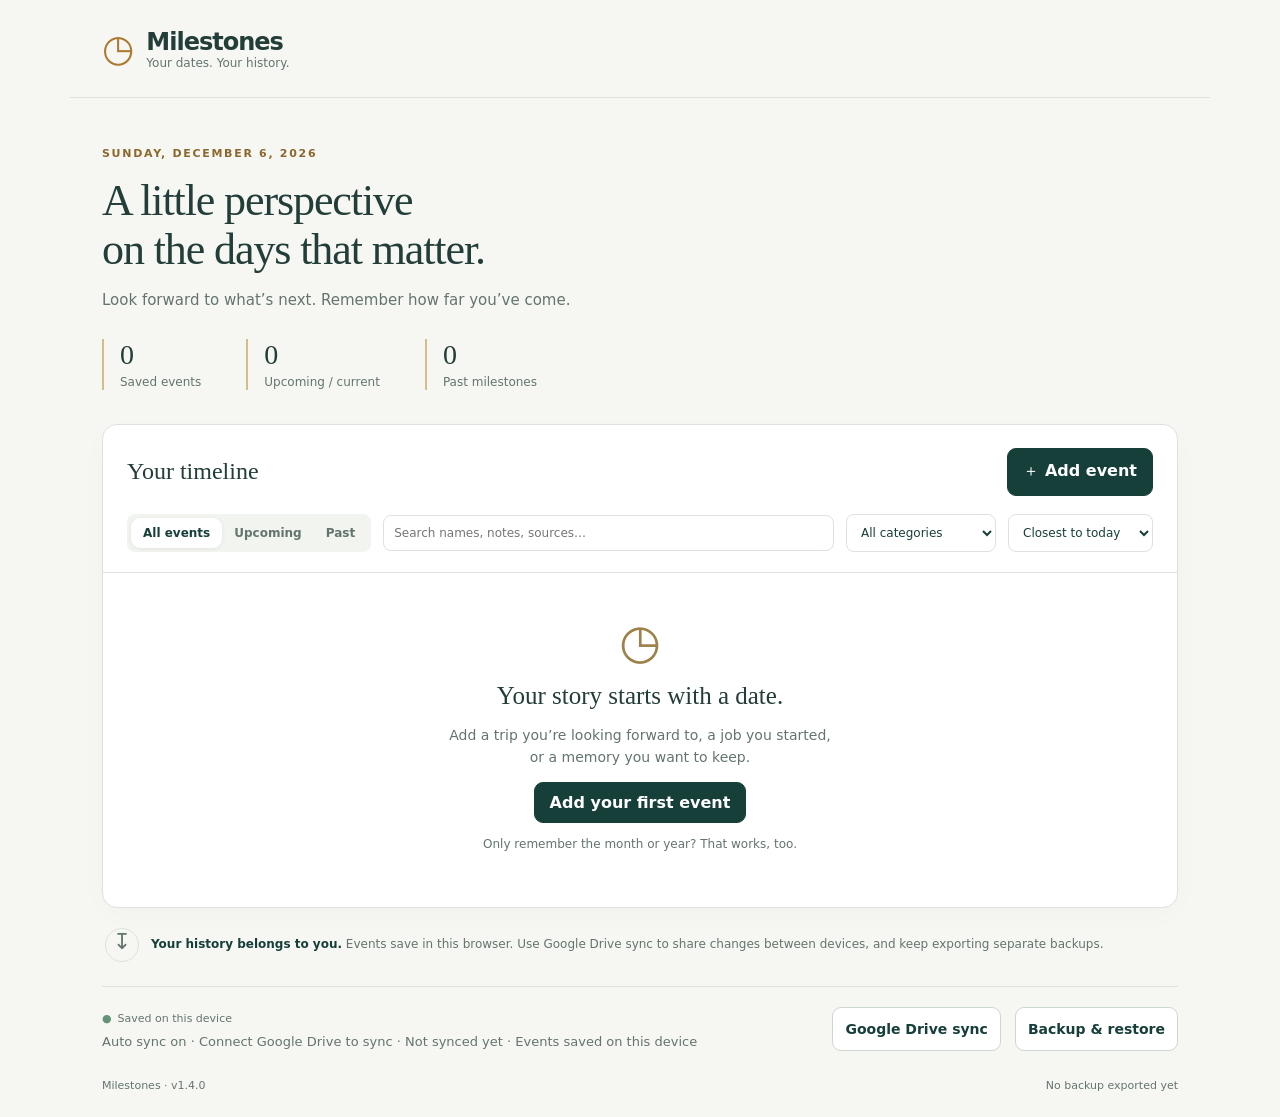
==== index.html @ 1416dae2 "Add automatic sync while connected with conflict pauses and retry scheduling" ====
<!doctype html>
<html lang="en">
<head>
  <meta charset="utf-8"><meta name="viewport" content="width=device-width,initial-scale=1">
  <meta name="theme-color" content="#173f3a"><meta name="description" content="Your dates, your history. Count down to plans and keep track of life's milestones.">
  <title>Milestones</title><link rel="icon" href="icon.svg" type="image/svg+xml"><link rel="manifest" href="manifest.webmanifest"><link rel="stylesheet" href="styles.css">
</head>
<body>
  <header><div class="brand"><span class="brand-icon" aria-hidden="true">◷</span><div><strong>Milestones</strong><span>Your dates. Your history.</span></div></div></header>
  <main>
    <section class="intro"><p class="eyebrow" id="today"></p><h1>A little perspective<br>on the days that matter.</h1><p>Look forward to what’s next. Remember how far you’ve come.</p></section>
    <section class="stats" aria-label="Event totals"><div><span id="count-all">0</span><small>Saved events</small></div><div><span id="count-upcoming">0</span><small>Upcoming / current</small></div><div><span id="count-past">0</span><small>Past milestones</small></div></section>
    <section class="workspace" aria-label="Your events">
      <div class="workspace-top"><h2>Your timeline</h2><button id="add" class="primary">＋ Add event</button></div>
      <div class="controls"><div class="tabs" role="group" aria-label="Filter events"><button class="active" data-filter="all" aria-pressed="true">All events</button><button data-filter="upcoming" aria-pressed="false">Upcoming</button><button data-filter="past" aria-pressed="false">Past</button></div><label class="search"><span class="sr-only">Search events</span><input id="search" type="search" placeholder="Search names, notes, sources…"></label><label class="category-control"><span class="sr-only">Filter by category</span><select id="category-filter"><option value="">All categories</option><option value="uncategorized">Uncategorized</option></select></label><label><span class="sr-only">Sort events</span><select id="sort"><option value="nearest">Closest to today</option><option value="oldest">Oldest date first</option><option value="newest">Newest date first</option><option value="name">Event name</option></select></label></div>
      <div id="event-list"></div>
      <div id="empty"><span class="empty-icon" aria-hidden="true">◷</span><h3>Your story starts with a date.</h3><p>Add a trip you’re looking forward to, a job you started,<br>or a memory you want to keep.</p><button id="first-add" class="primary">Add your first event</button><p class="hint">Only remember the month or year? That works, too.</p></div>
      <p id="no-results" hidden>No matching events. Try a different search or filter.</p>
    </section>
    <aside class="save-note"><span aria-hidden="true">↧</span><p><strong>Your history belongs to you.</strong> Events save in this browser. Use Google Drive sync to share changes between devices, and keep exporting separate backups.</p></aside>
    <section class="data-tools" aria-label="Sync and backup tools"><div class="data-status"><span class="storage-label">Saved on this device</span><p id="sync-overview" role="status" aria-live="polite" aria-atomic="true">Not synced yet · Events saved on this device</p></div><div class="tools"><button id="drive-open">Google Drive sync</button><button id="backup">Backup &amp; restore</button></div></section>
    <footer><span>Milestones · v1.4.0</span><span id="backup-status">No backup exported yet</span></footer>
  </main>
  <dialog id="editor"><form id="event-form"><div class="dialog-head"><div><p class="eyebrow">A DATE WORTH KEEPING</p><h2 id="editor-title">Add an event</h2></div><button type="button" class="close" data-close aria-label="Close">×</button></div>
    <label>Event name<input id="title" required maxlength="120" placeholder="Adopted our dog"></label>
    <div class="two"><label>Icon<select id="icon"><option value="◷">◷ Milestone</option><option value="✈️">✈️ Travel</option><option value="🐾">🐾 Pet</option><option value="🏠">🏠 Home</option><option value="💼">💼 Work</option><option value="🎂">🎂 Birthday</option><option value="❤️">❤️ Family</option><option value="rings">⚭ Wedding / marriage rings</option><option value="🎄">🎄 Christmas</option><option value="🌍">🌍 Globe / travel</option><option value="🧳">🧳 Vacation</option><option value="🎓">🎓 Graduation</option><option value="🏖️">🏖️ Retirement / relaxation</option><option value="🚗">🚗 Vehicle</option><option value="🔧">🔧 Repairs / maintenance</option><option value="🎯">🎯 Goal</option></select></label><label>Category<input id="category" maxlength="50" placeholder="Home, travel, family…" list="categories"></label></div>
    <label>Event type<select id="event-type"><option value="general">General milestone</option><option value="birthday">Birthday</option><option value="wedding">Wedding / marriage</option><option value="anniversary">Other anniversary</option><option value="holiday">Holiday</option></select></label>
    <p class="field-hint">Event type controls wording. Choose annual timing below for a next birthday or anniversary countdown. Icons and categories are independent.</p>
    <label>Event timing<select id="repeat"><option value="none">One-time event / count time since</option><option value="origin">Annual, with an original date (birthday / anniversary)</option><option value="annual">Annual, without a start year (Christmas / holiday)</option></select></label>
    <p class="field-hint" id="repeat-hint">Keep the original date and track time before or since it.</p>
    <div id="original-date-fields"><label>How much of the date do you know?<select id="precision"><option value="day">Exact date</option><option value="month">Month and year</option><option value="year">Year only</option></select></label>
    <div id="date-fields"><label id="day-wrap">Date<input id="date-day" type="date" min="1000-01-01" max="9999-12-31"></label><label id="month-wrap" hidden>Month and year<input id="date-month" type="month" min="1000-01" max="9999-12"></label><label id="year-wrap" hidden>Year<input id="date-year" type="number" min="1000" max="9999" step="1" placeholder="1997"></label></div>
    </div>
    <div class="two" id="annual-fields" hidden><label>Month<select id="annual-month"></select></label><label>Day<input id="annual-day" type="number" min="1" max="31" step="1" placeholder="25"></label></div>
    <p class="field-hint" id="precision-hint">The event counts down before its date and counts up afterward.</p>
    <label>Notes <span class="optional">optional</span><textarea id="notes" rows="3" maxlength="5000" placeholder="What would you like to remember?"></textarea></label>
    <label>Date source <span class="optional">optional</span><input id="source" maxlength="1000" placeholder="Email subject, receipt, link, or a reminder to look it up"></label>
    <label class="check"><input id="pinned" type="checkbox"> Pin this event to the top</label>
    <p class="form-error" id="form-error" role="alert"></p><div class="dialog-actions"><button type="button" data-close>Cancel</button><button type="submit" class="primary">Save event</button></div>
  </form></dialog>
  <dialog id="details"><div class="dialog-head"><p class="eyebrow">EVENT DETAILS</p><button class="close" data-close aria-label="Close">×</button></div><div id="detail-content"></div><div class="dialog-actions"><button id="delete" class="danger">Delete</button><button id="edit" class="primary">Edit event</button></div></dialog>
  <dialog id="backups"><div class="dialog-head"><div><p class="eyebrow">KEEP A COPY</p><h2>Backup &amp; restore</h2></div><button class="close" data-close aria-label="Close">×</button></div><p>A JSON backup includes every event, its date precision, and deletion history. Keep copies somewhere outside this browser.</p><div class="backup-options"><button id="export-json" class="primary">Download JSON backup</button><button id="export-csv">Export CSV for Excel</button><button id="import-json">Import JSON backup</button><input id="import-file" type="file" accept=".json,application/json" hidden><button id="recover-legacy">Check older local events</button><button id="undo">Restore previous local state</button></div><p class="field-hint">Import merges events and saved deletions. If an ID already exists, the newer change wins. Export a backup first if you want to preserve both versions.</p><p class="field-hint">“Check older local events” looks for events retained from before the sync upgrade in this browser. It previews a merge before saving. You can also import your pre-upgrade JSON backup. The previous local state is a single undo point for the last save, deletion, or import. It is not a separate backup.</p><p class="form-error" id="backup-error" role="alert"></p></dialog>
  <dialog id="drive-dialog"><div class="dialog-head"><div><p class="eyebrow">PHONE + COMPUTER</p><h2>Google Drive sync</h2></div><button class="close" data-close aria-label="Close">×</button></div>
    <p>Connect the same Google account on both devices. With automatic sync enabled, saved changes sync while this app is open, online, and connected.</p>
    <label class="check auto-sync-choice"><input id="drive-auto" type="checkbox" checked> Automatically sync while connected</label>
    <p id="drive-account">Not connected</p><p id="drive-status" role="status" aria-live="polite">Not synced yet.</p>
    <div class="backup-options"><button id="drive-connect" class="primary">Connect Google Drive</button><button id="drive-now" disabled>Sync now</button><button id="drive-disconnect" disabled>Disconnect this session</button></div>
    <p class="field-hint">Sync includes additions, edits, and deletions. Automatic sync pauses for a first merge needing review or conflicting edits. Use Sync now to review. Independently created entries stay separate. Keep both devices’ clocks correct.</p>
    <p class="field-hint">Cloud snapshots are separate from Infinity Bottle. Automatic sync checks after edits, when you return to the app, when internet access returns, and about once a minute while visible. It waits while you edit an event or use backups. Connect again after a reload or Google session expiry. Closing the app stops automatic sync; disconnecting keeps your data.</p>
    <p class="field-hint">Sync is not an independent backup. Keep your dated JSON exports.</p>
  </dialog>
  <datalist id="categories"></datalist><div id="toast" role="status" aria-live="polite" hidden></div>
  <script type="module" src="app.js"></script>
</body></html>
---- styles.css ----
:root{font-family:system-ui,-apple-system,"Segoe UI",sans-serif;color:#233d39;background:#f6f7f3;font-synthesis:none;--green:#173f3a;--muted:#64746e;--line:#dce3dc}*{box-sizing:border-box}body{margin:0}button,input,textarea,select{font:inherit}button{cursor:pointer;border:1px solid #ccd8cf;border-radius:9px;background:white;color:var(--green);padding:10px 15px;font-weight:600}button:hover{background:#eef4ee}button:focus-visible,input:focus-visible,select:focus-visible,textarea:focus-visible{outline:3px solid #d19a45;outline-offset:3px}button:disabled{opacity:.45;cursor:default}.primary{background:var(--green);color:white;border-color:var(--green)}.primary:hover{background:#26594f}header{max-width:1140px;margin:auto;padding:27px 32px;display:flex;justify-content:space-between;align-items:center;border-bottom:1px solid var(--line)}.brand{display:flex;align-items:center;gap:12px}.brand strong{display:block;font-size:24px;letter-spacing:-1px}.brand span:not(.brand-icon){display:block;font-size:12px;color:var(--muted)}.brand-icon{font-size:37px;color:#ad7931}main{max-width:1076px;margin:auto;padding:38px 0 25px}.eyebrow{font-size:11px;letter-spacing:1.7px;font-weight:700;color:#8a682d;text-transform:uppercase}.intro h1{font-family:Georgia,serif;font-weight:400;font-size:44px;line-height:1.12;letter-spacing:-1.1px;margin:16px 0}.intro>p:last-child{color:var(--muted);font-size:15px}.stats{display:flex;gap:45px;margin:30px 0 34px}.stats div{border-left:2px solid #d6bd8e;padding-left:16px}.stats span{font-family:Georgia,serif;font-size:28px;display:block}.stats small{font-size:12px;color:var(--muted)}.workspace{background:white;border:1px solid var(--line);border-radius:15px;overflow:hidden;box-shadow:0 8px 30px #193f3305}.workspace-top{padding:23px 24px 18px;display:flex;align-items:center;justify-content:space-between;gap:12px}h2{font-family:Georgia,serif;font-size:24px;font-weight:400;margin:0}.tools{display:flex;gap:14px;align-items:center}.tools button{font-size:12px;padding:8px 12px}.storage-label{font-size:11px;color:var(--muted)}.storage-label:before{content:'●';color:#66927a;margin-right:6px}.controls{display:flex;align-items:center;gap:12px;flex-wrap:wrap;padding:0 24px 20px;border-bottom:1px solid var(--line)}.tabs{display:flex;background:#f1f4ef;padding:4px;border-radius:8px}.tabs button{border:0;background:transparent;font-size:12px;padding:8px 12px;color:var(--muted)}.tabs button.active{background:white;color:var(--green);box-shadow:0 1px 5px #0001}.search{flex:1;min-width:170px}.controls input,.controls select{width:100%;background:#fff;border:1px solid var(--line);border-radius:8px;padding:10px;font-size:12px;color:var(--green)}#empty{text-align:center;padding:40px 20px}.empty-icon{display:block;font-size:48px;color:#9d804a}h3{font-family:Georgia,serif;font-weight:400;font-size:25px;margin:13px 0}#empty p{font-size:14px;color:var(--muted);line-height:1.6}.hint{font-size:12px!important}.event-row{width:100%;text-align:left;border:0;border-radius:0;border-bottom:1px solid #edf0eb;display:flex;align-items:center;gap:16px;padding:19px 24px;font-weight:400}.event-row:last-child{border-bottom:0}.event-icon{font-size:23px;background:#f0f3eb;border-radius:12px;min-width:48px;height:48px;display:grid;place-items:center}.event-text{min-width:0;flex:1}.event-title{display:block;font-weight:650;font-size:15px;overflow-wrap:anywhere}.event-meta{display:block;font-size:12px;color:var(--muted);margin-top:5px;line-height:1.5}.event-time{text-align:right;max-width:43%}.event-time strong{display:block;font-size:15px;font-weight:600}.event-time small{display:block;font-size:11px;color:var(--muted);margin-top:5px}.pin{color:#a47729;font-size:12px}.chevron{color:#89978c}#no-results{padding:25px;text-align:center;color:var(--muted)}.save-note{display:flex;gap:12px;align-items:center;margin:20px 3px;color:var(--muted)}.save-note>span{border:1px solid var(--line);border-radius:50%;font-size:22px;min-width:34px;height:34px;text-align:center}.save-note p{font-size:12px;line-height:1.65;margin:0}.save-note strong{color:var(--green)}footer{display:flex;justify-content:space-between;font-size:11px;color:var(--muted);margin-top:27px}dialog{border:1px solid var(--line);border-radius:17px;padding:26px;width:530px;max-width:calc(100% - 24px);max-height:90dvh;overflow:auto;color:var(--green);box-shadow:0 24px 100px #0003}dialog::backdrop{background:#10282180;backdrop-filter:blur(3px)}.dialog-head{display:flex;align-items:flex-start;justify-content:space-between;margin-bottom:20px}.dialog-head .eyebrow{margin:0 0 7px}.close{font-size:26px;padding:0;width:34px;height:34px;line-height:1;border:0;background:#f0f3ee}form label{display:block;font-size:13px;font-weight:600;margin:15px 0}form input:not([type=checkbox]),textarea,form select{display:block;width:100%;border:1px solid #ccd8cf;border-radius:8px;padding:11px;margin-top:7px;color:var(--green);background:white;min-height:44px}textarea{resize:vertical}.two{display:grid;grid-template-columns:1fr 1fr;gap:14px}.two label{margin-bottom:0}.optional{font-size:11px;color:var(--muted);font-weight:400;margin-left:4px}.check{display:flex;gap:9px;align-items:center}.check input{width:18px;height:18px;accent-color:var(--green)}.field-hint{font-size:12px;color:var(--muted);line-height:1.6}.dialog-actions{display:flex;justify-content:flex-end;gap:10px;margin-top:22px}.danger{color:#a4342e;margin-right:auto}.form-error{font-size:13px;color:#a4342e;white-space:pre-wrap}.backup-options{display:grid;gap:10px;margin:20px 0}#detail-content .large-icon{font-size:40px}#detail-content h2{font-size:31px;overflow-wrap:anywhere;margin:10px 0}#detail-content .big-time{font-family:Georgia,serif;font-size:26px;margin:18px 0;color:#946c2d}.detail-block{border-top:1px solid var(--line);margin-top:18px;padding-top:15px}.detail-block h3{font:600 12px system-ui;text-transform:uppercase;letter-spacing:1px;color:var(--muted);margin:0 0 8px}.detail-block p{white-space:pre-wrap;overflow-wrap:anywhere;font-size:14px;line-height:1.6;margin:0}#toast{position:fixed;bottom:24px;left:50%;transform:translateX(-50%);background:var(--green);color:white;box-shadow:0 5px 25px #0002;padding:13px 20px;border-radius:10px;max-width:92%;font-size:13px;z-index:10}.sr-only{position:absolute;width:1px;height:1px;padding:0;margin:-1px;overflow:hidden;clip:rect(0,0,0,0);white-space:nowrap;border:0}[hidden]{display:none!important}@media(max-width:1130px){main{padding-left:28px;padding-right:28px}}@media(max-width:600px){header{padding:19px 18px}.brand strong{font-size:22px}.brand-icon{font-size:31px}header button{font-size:13px;padding:10px 12px}main{padding:25px 16px}.intro h1{font-size:35px}.intro>p:last-child{font-size:13px;max-width:300px;line-height:1.6}.stats{gap:20px;margin:25px 0}.stats div{padding-left:10px;flex:1}.stats span{font-size:25px}.stats small{font-size:10px}.workspace-top{padding:18px 15px;align-items:flex-start}.workspace-top h2{font-size:22px}.tools{flex-direction:column;gap:7px;align-items:flex-end}.storage-label{font-size:10px}.controls{padding:0 14px 15px;gap:10px}.tabs{width:100%}.tabs button{flex:1;padding:9px 4px}.search{min-width:130px}.controls select{max-width:145px}.event-row{padding:16px 13px;gap:10px}.event-icon{min-width:36px;height:40px;font-size:20px}.event-title{font-size:14px}.event-meta{font-size:11px}.event-time strong{font-size:13px;line-height:1.4}.event-time{max-width:39%}.chevron{display:none}.save-note{align-items:flex-start}.save-note p{font-size:11px}footer{gap:16px;font-size:10px}dialog{padding:20px}.two{gap:10px}#empty{padding:32px 15px}#empty br{display:none}}

/* Phone readability: use the available width and keep countdowns below titles. */
.next-occurrence{color:#426752!important;line-height:1.6}
@media(max-width:600px){
 body{font-size:17px}header{padding:18px 14px;gap:10px}.brand span:not(.brand-icon){font-size:13px}header button{font-size:16px;min-height:48px}
 main{padding:22px 10px}.intro h1{font-size:34px}.intro>p:last-child{font-size:16px;max-width:none}.eyebrow{font-size:12px}
 .stats{gap:10px}.stats small{font-size:13px;line-height:1.4;display:block}.stats span{font-size:29px}
 .workspace-top{flex-wrap:wrap}.tools{width:100%;align-items:flex-start}.tools button{font-size:16px;min-height:46px}.storage-label{font-size:13px}
 .tabs button{font-size:15px;min-height:46px}.controls input,.controls select{font-size:16px;min-height:48px}.search{flex-basis:100%}.controls>label:last-child{width:100%}.controls select{max-width:none}
 .event-row{display:grid;grid-template-columns:42px minmax(0,1fr);gap:8px 12px;padding:20px 14px;align-items:start}.event-icon{width:42px;height:46px;grid-row:1 / 3;font-size:24px}
 .event-title{font-size:19px;line-height:1.4}.event-meta{font-size:15px}.event-time{grid-column:2;text-align:left;max-width:none}.event-time strong{font-size:19px}.event-time small{font-size:14px;line-height:1.5}
 .save-note p,footer{font-size:13px}footer{flex-wrap:wrap}form label{font-size:16px}form input:not([type=checkbox]),form select,textarea{font-size:17px;min-height:48px}
 dialog{padding:20px 16px;max-width:calc(100% - 12px)}.two{grid-template-columns:minmax(0,1fr) minmax(0,1fr)}.field-hint,.optional{font-size:14px}.detail-block p{font-size:17px}.detail-block h3{font-size:14px}.close{width:44px;height:44px}.dialog-actions button{min-height:48px}#empty p{font-size:16px}.hint{font-size:14px!important}
}

#drive-status{padding:14px;background:#f0f4ee;border-radius:9px;line-height:1.6;overflow-wrap:anywhere}#drive-account{font-weight:600;overflow-wrap:anywhere}.tools{flex-wrap:wrap}#drive-dialog>p{line-height:1.6}

/* Event creation stays beside the timeline; data tools follow the event list. */
.workspace-top #add{font-size:16px;min-height:48px;flex-shrink:0}
.data-tools{display:flex;align-items:center;justify-content:space-between;gap:16px;flex-wrap:wrap;margin-top:24px;padding-top:20px;border-top:1px solid var(--line)}
.data-tools .tools button{font-size:14px;min-height:44px}
@media(max-width:600px){
 .workspace-top{align-items:center;gap:14px}.workspace-top #add{width:100%;font-size:17px}
 .data-tools{align-items:stretch;gap:12px}.data-tools .tools{width:100%;align-items:stretch;gap:10px}.data-tools .tools button{width:100%;font-size:16px;min-height:48px}
}

.data-status{flex:1;min-width:220px}#sync-overview{font-size:13px;color:var(--muted);line-height:1.6;margin:6px 0 0;overflow-wrap:anywhere}.category-control{min-width:150px}
@media(max-width:600px){.data-status{min-width:0;width:100%}#sync-overview{font-size:15px}.controls .category-control{width:100%}.controls .category-control select{max-width:none}}

.auto-sync-choice{font-weight:600;line-height:1.5;padding:14px;background:#f0f4ee;border-radius:9px;gap:12px}.auto-sync-choice input{flex-shrink:0;min-width:22px;min-height:22px}
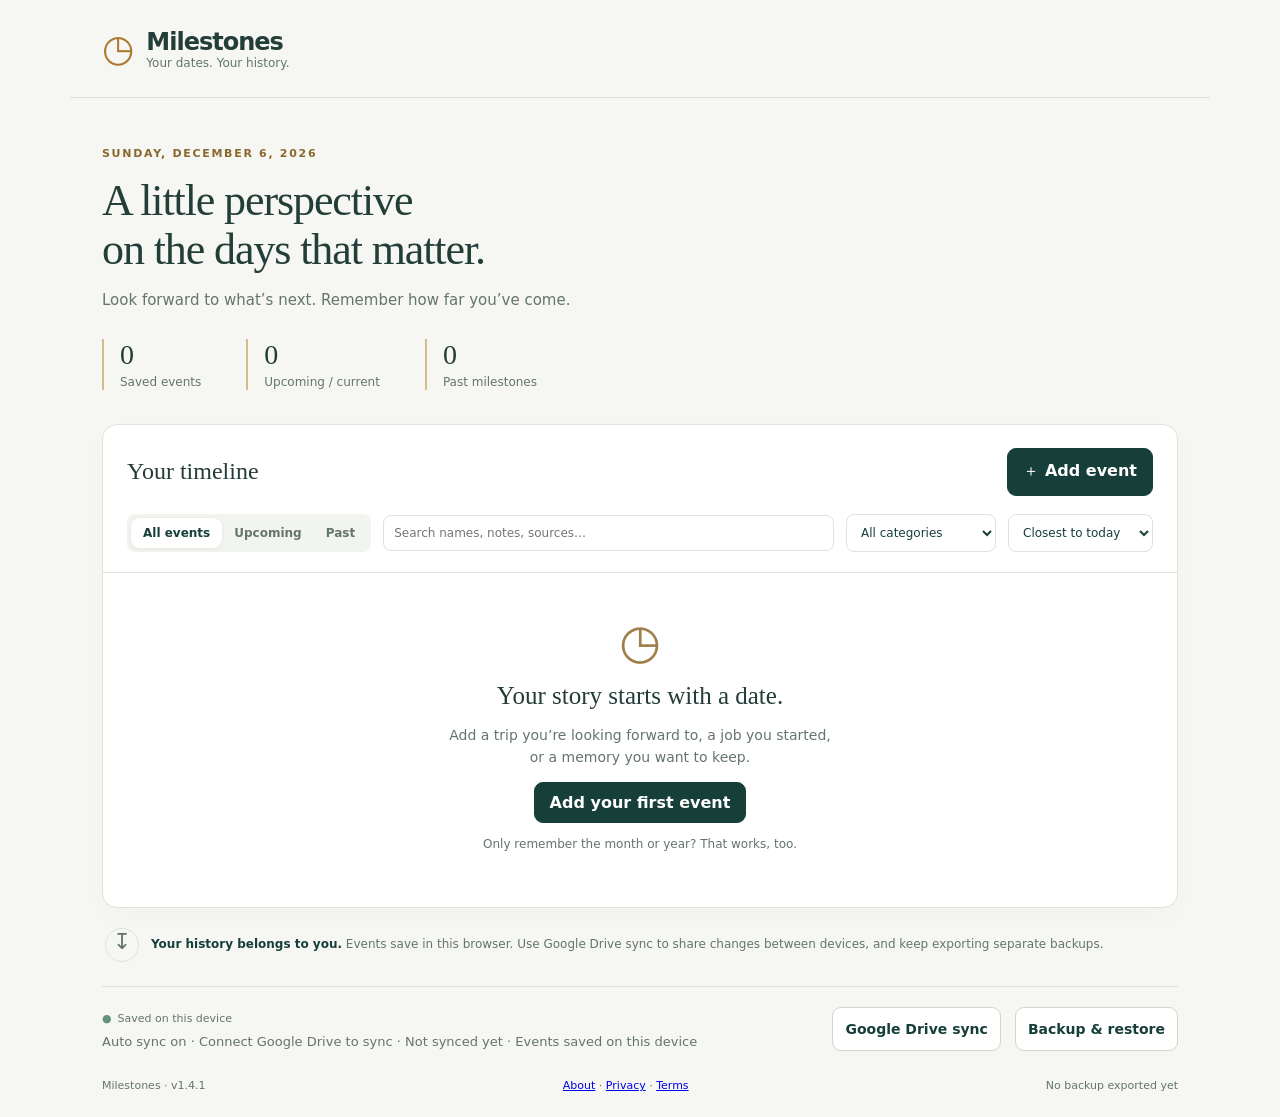
==== commit 2b2c3598: "Prepare shared OAuth production information pages in v1.4.1" ====
--- a/index.html
+++ b/index.html
@@ -19,7 +19,7 @@
     </section>
     <aside class="save-note"><span aria-hidden="true">↧</span><p><strong>Your history belongs to you.</strong> Events save in this browser. Use Google Drive sync to share changes between devices, and keep exporting separate backups.</p></aside>
     <section class="data-tools" aria-label="Sync and backup tools"><div class="data-status"><span class="storage-label">Saved on this device</span><p id="sync-overview" role="status" aria-live="polite" aria-atomic="true">Not synced yet · Events saved on this device</p></div><div class="tools"><button id="drive-open">Google Drive sync</button><button id="backup">Backup &amp; restore</button></div></section>
-    <footer><span>Milestones · v1.4.0</span><span id="backup-status">No backup exported yet</span></footer>
+    <footer><span>Milestones · v1.4.1</span><span><a href="about.html">About</a> · <a href="privacy.html">Privacy</a> · <a href="terms.html">Terms</a></span><span id="backup-status">No backup exported yet</span></footer>
   </main>
   <dialog id="editor"><form id="event-form"><div class="dialog-head"><div><p class="eyebrow">A DATE WORTH KEEPING</p><h2 id="editor-title">Add an event</h2></div><button type="button" class="close" data-close aria-label="Close">×</button></div>
     <label>Event name<input id="title" required maxlength="120" placeholder="Adopted our dog"></label>
@@ -47,7 +47,7 @@
     <div class="backup-options"><button id="drive-connect" class="primary">Connect Google Drive</button><button id="drive-now" disabled>Sync now</button><button id="drive-disconnect" disabled>Disconnect this session</button></div>
     <p class="field-hint">Sync includes additions, edits, and deletions. Automatic sync pauses for a first merge needing review or conflicting edits. Use Sync now to review. Independently created entries stay separate. Keep both devices’ clocks correct.</p>
     <p class="field-hint">Cloud snapshots are separate from Infinity Bottle. Automatic sync checks after edits, when you return to the app, when internet access returns, and about once a minute while visible. It waits while you edit an event or use backups. Connect again after a reload or Google session expiry. Closing the app stops automatic sync; disconnecting keeps your data.</p>
-    <p class="field-hint">Sync is not an independent backup. Keep your dated JSON exports.</p>
+    <p class="field-hint">Sync is not an independent backup. Keep your dated JSON exports. <a href="privacy.html">How Google data is used</a> · <a href="terms.html">Terms</a></p>
   </dialog>
   <datalist id="categories"></datalist><div id="toast" role="status" aria-live="polite" hidden></div>
   <script type="module" src="app.js"></script>
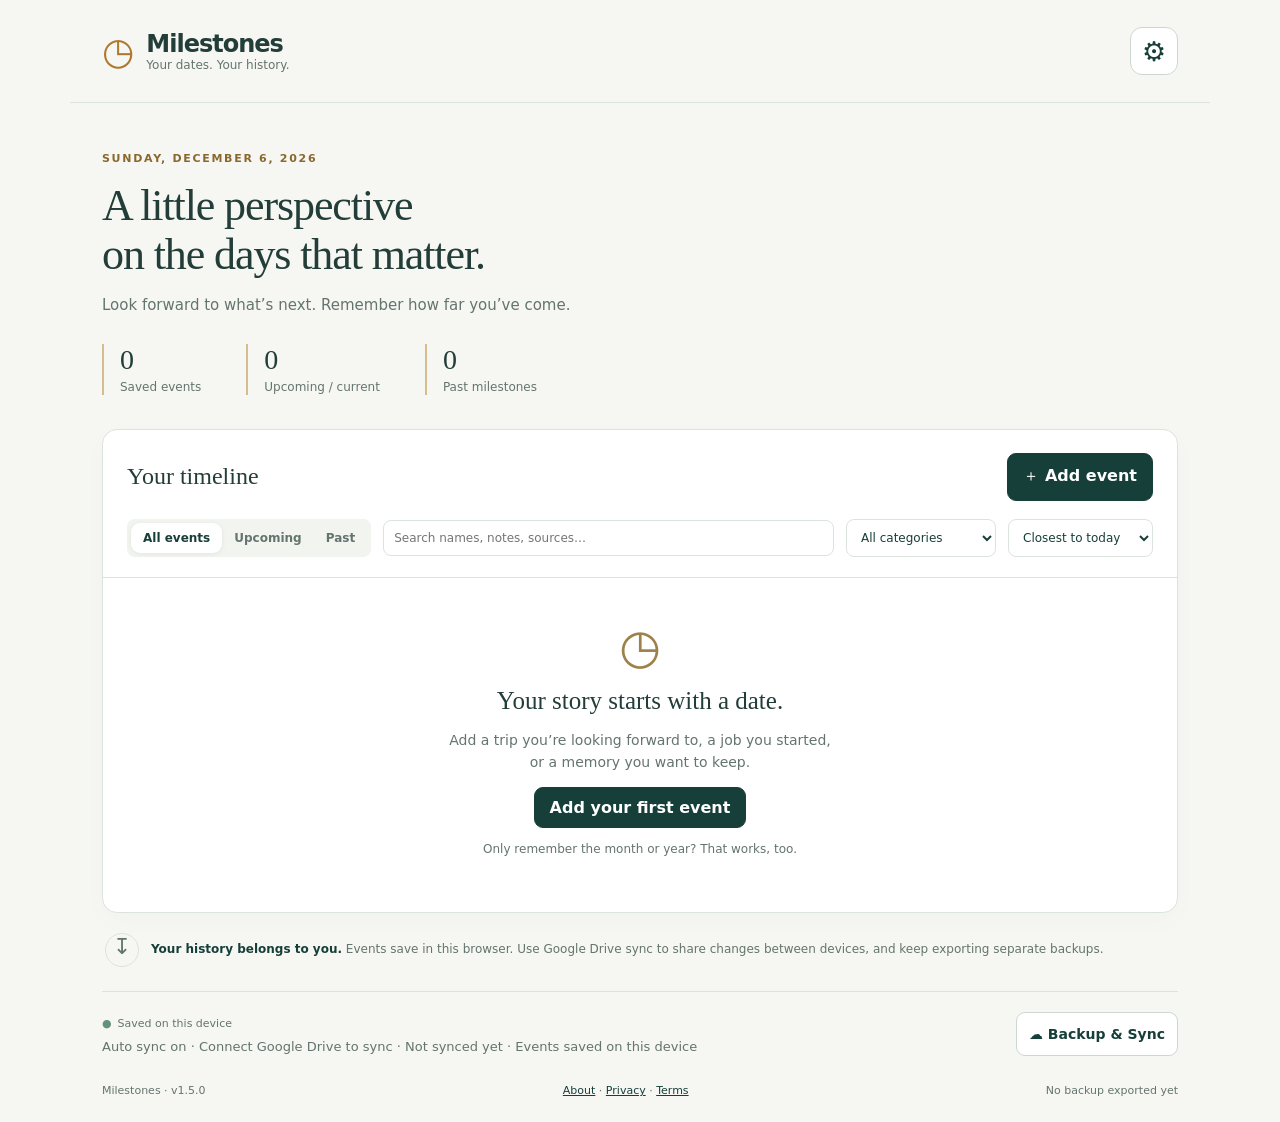
==== commit ce23a48c: "Unify Backup & Sync controls and add readable event deletion confirmation in v1.5.0" ====
--- a/index.html
+++ b/index.html
@@ -6,7 +6,7 @@
   <title>Milestones</title><link rel="icon" href="icon.svg" type="image/svg+xml"><link rel="manifest" href="manifest.webmanifest"><link rel="stylesheet" href="styles.css">
 </head>
 <body>
-  <header><div class="brand"><span class="brand-icon" aria-hidden="true">◷</span><div><strong>Milestones</strong><span>Your dates. Your history.</span></div></div></header>
+  <header><div class="brand"><span class="brand-icon" aria-hidden="true">◷</span><div><strong>Milestones</strong><span>Your dates. Your history.</span></div></div><button id="settings-open" class="icon-button" type="button" aria-label="Open Backup and Sync" title="Backup &amp; Sync">⚙</button></header>
   <main>
     <section class="intro"><p class="eyebrow" id="today"></p><h1>A little perspective<br>on the days that matter.</h1><p>Look forward to what’s next. Remember how far you’ve come.</p></section>
     <section class="stats" aria-label="Event totals"><div><span id="count-all">0</span><small>Saved events</small></div><div><span id="count-upcoming">0</span><small>Upcoming / current</small></div><div><span id="count-past">0</span><small>Past milestones</small></div></section>
@@ -18,8 +18,8 @@
       <p id="no-results" hidden>No matching events. Try a different search or filter.</p>
     </section>
     <aside class="save-note"><span aria-hidden="true">↧</span><p><strong>Your history belongs to you.</strong> Events save in this browser. Use Google Drive sync to share changes between devices, and keep exporting separate backups.</p></aside>
-    <section class="data-tools" aria-label="Sync and backup tools"><div class="data-status"><span class="storage-label">Saved on this device</span><p id="sync-overview" role="status" aria-live="polite" aria-atomic="true">Not synced yet · Events saved on this device</p></div><div class="tools"><button id="drive-open">Google Drive sync</button><button id="backup">Backup &amp; restore</button></div></section>
-    <footer><span>Milestones · v1.4.1</span><span><a href="about.html">About</a> · <a href="privacy.html">Privacy</a> · <a href="terms.html">Terms</a></span><span id="backup-status">No backup exported yet</span></footer>
+    <section class="data-tools" aria-label="Sync and backup tools"><div class="data-status"><span class="storage-label">Saved on this device</span><p id="sync-overview" role="status" aria-live="polite" aria-atomic="true">Not synced yet · Events saved on this device</p></div><div class="tools"><button id="drive-open" type="button">☁ Backup &amp; Sync</button></div></section>
+    <footer><span>Milestones · v1.5.0</span><span><a href="about.html">About</a> · <a href="privacy.html">Privacy</a> · <a href="terms.html">Terms</a></span><span id="backup-status">No backup exported yet</span></footer>
   </main>
   <dialog id="editor"><form id="event-form"><div class="dialog-head"><div><p class="eyebrow">A DATE WORTH KEEPING</p><h2 id="editor-title">Add an event</h2></div><button type="button" class="close" data-close aria-label="Close">×</button></div>
     <label>Event name<input id="title" required maxlength="120" placeholder="Adopted our dog"></label>
@@ -39,15 +39,29 @@
     <p class="form-error" id="form-error" role="alert"></p><div class="dialog-actions"><button type="button" data-close>Cancel</button><button type="submit" class="primary">Save event</button></div>
   </form></dialog>
   <dialog id="details"><div class="dialog-head"><p class="eyebrow">EVENT DETAILS</p><button class="close" data-close aria-label="Close">×</button></div><div id="detail-content"></div><div class="dialog-actions"><button id="delete" class="danger">Delete</button><button id="edit" class="primary">Edit event</button></div></dialog>
-  <dialog id="backups"><div class="dialog-head"><div><p class="eyebrow">KEEP A COPY</p><h2>Backup &amp; restore</h2></div><button class="close" data-close aria-label="Close">×</button></div><p>A JSON backup includes every event, its date precision, and deletion history. Keep copies somewhere outside this browser.</p><div class="backup-options"><button id="export-json" class="primary">Download JSON backup</button><button id="export-csv">Export CSV for Excel</button><button id="import-json">Import JSON backup</button><input id="import-file" type="file" accept=".json,application/json" hidden><button id="recover-legacy">Check older local events</button><button id="undo">Restore previous local state</button></div><p class="field-hint">Import merges events and saved deletions. If an ID already exists, the newer change wins. Export a backup first if you want to preserve both versions.</p><p class="field-hint">“Check older local events” looks for events retained from before the sync upgrade in this browser. It previews a merge before saving. You can also import your pre-upgrade JSON backup. The previous local state is a single undo point for the last save, deletion, or import. It is not a separate backup.</p><p class="form-error" id="backup-error" role="alert"></p></dialog>
-  <dialog id="drive-dialog"><div class="dialog-head"><div><p class="eyebrow">PHONE + COMPUTER</p><h2>Google Drive sync</h2></div><button class="close" data-close aria-label="Close">×</button></div>
-    <p>Connect the same Google account on both devices. With automatic sync enabled, saved changes sync while this app is open, online, and connected.</p>
-    <label class="check auto-sync-choice"><input id="drive-auto" type="checkbox" checked> Automatically sync while connected</label>
-    <p id="drive-account">Not connected</p><p id="drive-status" role="status" aria-live="polite">Not synced yet.</p>
-    <div class="backup-options"><button id="drive-connect" class="primary">Connect Google Drive</button><button id="drive-now" disabled>Sync now</button><button id="drive-disconnect" disabled>Disconnect this session</button></div>
-    <p class="field-hint">Sync includes additions, edits, and deletions. Automatic sync pauses for a first merge needing review or conflicting edits. Use Sync now to review. Independently created entries stay separate. Keep both devices’ clocks correct.</p>
-    <p class="field-hint">Cloud snapshots are separate from Infinity Bottle. Automatic sync checks after edits, when you return to the app, when internet access returns, and about once a minute while visible. It waits while you edit an event or use backups. Connect again after a reload or Google session expiry. Closing the app stops automatic sync; disconnecting keeps your data.</p>
-    <p class="field-hint">Sync is not an independent backup. Keep your dated JSON exports. <a href="privacy.html">How Google data is used</a> · <a href="terms.html">Terms</a></p>
+  <dialog id="drive-dialog" class="backup-dialog" aria-labelledby="backup-title">
+    <div class="dialog-head"><div><p class="eyebrow">KEEP YOUR HISTORY SAFE</p><h2 id="backup-title">Backup &amp; Sync</h2></div><button type="button" class="close" data-close aria-label="Close Backup and Sync">×</button></div>
+    <p class="panel-intro">Your events stay on this device. Use Google Drive to sync with your other devices, and keep an occasional JSON backup.</p>
+    <section class="backup-group" aria-labelledby="drive-title"><h3 id="drive-title">Google Drive</h3>
+      <div class="backup-options"><button id="drive-connect">Connect Google Drive</button><button id="drive-now" class="primary" disabled>Sync now</button><button id="drive-disconnect" disabled>Disconnect this session</button></div>
+      <p id="drive-account">Not connected</p><p id="drive-status" role="status" aria-live="polite">Not synced yet.</p>
+      <label class="check auto-sync-choice"><input id="drive-auto" type="checkbox" checked> Automatically sync while connected</label>
+      <p class="field-hint">Automatic sync runs while the app is open, visible, online, and connected. It waits while this panel is open. Sync now is always available when connected. Reconnect after a reload or Google session expiry.</p>
+      <details class="backup-advanced"><summary>How sync works</summary><p class="field-hint">Checks run after saved edits, when you return to the app or regain internet access, and about once a minute while visible. Additions, edits, and deletions sync. Conflicting edits or an initial merge may need review with Sync now. Independently created events stay separate. Keep both devices’ clocks correct.</p><p class="field-hint">Milestones snapshots are separate from Infinity Bottle. Disconnecting this session keeps your local events and cloud snapshots.</p></details>
+    </section>
+    <section id="backups" class="backup-group" aria-labelledby="local-title"><h3 id="local-title">Local backups</h3>
+      <div class="backup-options"><button id="export-json">Download JSON backup</button><button id="export-csv">Export CSV for Excel</button><button id="import-json">Import JSON backup</button><input id="import-file" type="file" accept=".json,application/json" hidden></div>
+      <p class="field-hint">JSON includes your events, date precision, and deletion history. Keep a copy outside this browser. Import merges newer edits and saved deletions for matching IDs.</p>
+      <details class="backup-advanced"><summary>Advanced recovery</summary><p class="field-hint">Export your current events first. These options change the local event list and can then sync to your other devices.</p><div class="backup-options"><button id="recover-legacy">Check older local events</button><button id="undo">Restore previous local state</button></div><p class="field-hint">Check older local events merges any retained pre-sync copy, preserving newer edits and deletions. Restore previous local state restores the single undo point from the last change. It is replaced by the next change and is not an independent backup.</p></details>
+      <p class="form-error" id="backup-error" role="alert"></p>
+    </section>
+    <p class="field-hint"><a href="privacy.html">How Google data is used</a> · <a href="terms.html">Terms</a></p><p class="panel-version">Milestones · v1.5.0</p>
+  </dialog>
+  <dialog id="delete-confirm" class="confirm-dialog" aria-labelledby="delete-title" aria-describedby="delete-explanation">
+    <p class="eyebrow">CONFIRM ACTION</p><h2 id="delete-title">Delete this event?</h2><p id="delete-explanation">Review the event before deleting it.</p>
+    <div class="confirm-record"><strong id="delete-name"></strong><span id="delete-date"></span><span id="delete-category"></span></div>
+    <p class="field-hint">This deletion can sync to your other devices. You can restore the previous local state until your next change.</p>
+    <div class="confirm-actions"><button id="cancel-delete" type="button" autofocus>Cancel</button><button id="confirm-delete" class="danger-button" type="button">Delete event</button></div>
   </dialog>
   <datalist id="categories"></datalist><div id="toast" role="status" aria-live="polite" hidden></div>
   <script type="module" src="app.js"></script>
--- a/styles.css
+++ b/styles.css
@@ -29,3 +29,11 @@
 @media(max-width:600px){.data-status{min-width:0;width:100%}#sync-overview{font-size:15px}.controls .category-control{width:100%}.controls .category-control select{max-width:none}}
 
 .auto-sync-choice{font-weight:600;line-height:1.5;padding:14px;background:#f0f4ee;border-radius:9px;gap:12px}.auto-sync-choice input{flex-shrink:0;min-width:22px;min-height:22px}
+
+
+/* Shared Backup & Sync pattern, with Milestones' green and warm accents. */
+.icon-button{display:grid;place-items:center;width:48px;height:48px;min-width:48px;padding:0;font-size:27px;border-radius:12px;background:#fff}
+.backup-dialog{width:560px;background:#fff;color:#233d39}.backup-dialog .dialog-head{gap:16px}.backup-dialog h2{font-family:system-ui,sans-serif;font-size:25px;font-weight:700;line-height:1.25}.backup-dialog .close{flex-shrink:0;width:44px;height:44px;border:1px solid var(--line)}
+.panel-intro{font-size:15px;line-height:1.65;color:#566960}.backup-group{border-top:1px solid var(--line);margin-top:24px;padding-top:20px}.backup-group h3{font:700 17px system-ui,sans-serif;margin:0 0 16px}.backup-options{margin:16px 0}.backup-options button{min-height:46px;text-align:center}.backup-advanced{margin:16px 0;padding:14px 16px;border:1px solid var(--line);border-radius:10px;background:#f6f8f3}.backup-advanced summary{cursor:pointer;font-size:14px;font-weight:650;line-height:1.6}.backup-advanced summary:focus-visible{outline:3px solid #d19a45;outline-offset:4px}.backup-advanced .field-hint:last-child{margin-bottom:0}.panel-version{text-align:center;font-size:12px;color:var(--muted);margin:24px 0 0}
+.confirm-dialog{width:480px;background:#fff;color:#243b38}.confirm-dialog h2{font:700 25px/1.3 system-ui,sans-serif;color:var(--green)}.confirm-dialog>p{line-height:1.6}.confirm-record{display:grid;gap:8px;padding:18px;border:1px solid #d4dfd5;border-left:4px solid #ad7931;border-radius:10px;background:#f5f7f1;overflow-wrap:anywhere}.confirm-record strong{font-size:18px}.confirm-record span{font-size:14px;color:#50635c}.confirm-actions{display:flex;justify-content:flex-end;gap:12px;flex-wrap:wrap;margin-top:24px}.confirm-actions button{min-height:46px}.danger-button{background:#b52e29;color:#fff;border-color:#b52e29}.danger-button:hover{background:#94231f}.data-tools .tools{width:auto}footer{flex-wrap:wrap;gap:12px}footer a{color:var(--green)}
+@media(max-width:600px){.data-tools .tools{width:100%}.backup-dialog h2,.confirm-dialog h2{font-size:24px}.panel-intro{font-size:16px}.backup-group h3{font-size:18px}.backup-options button{font-size:16px;min-height:48px}.backup-advanced summary{font-size:16px}.confirm-record span{font-size:16px}.confirm-actions{display:grid;grid-template-columns:1fr 1fr}.confirm-actions button{padding:12px 10px}.panel-version{font-size:13px}}
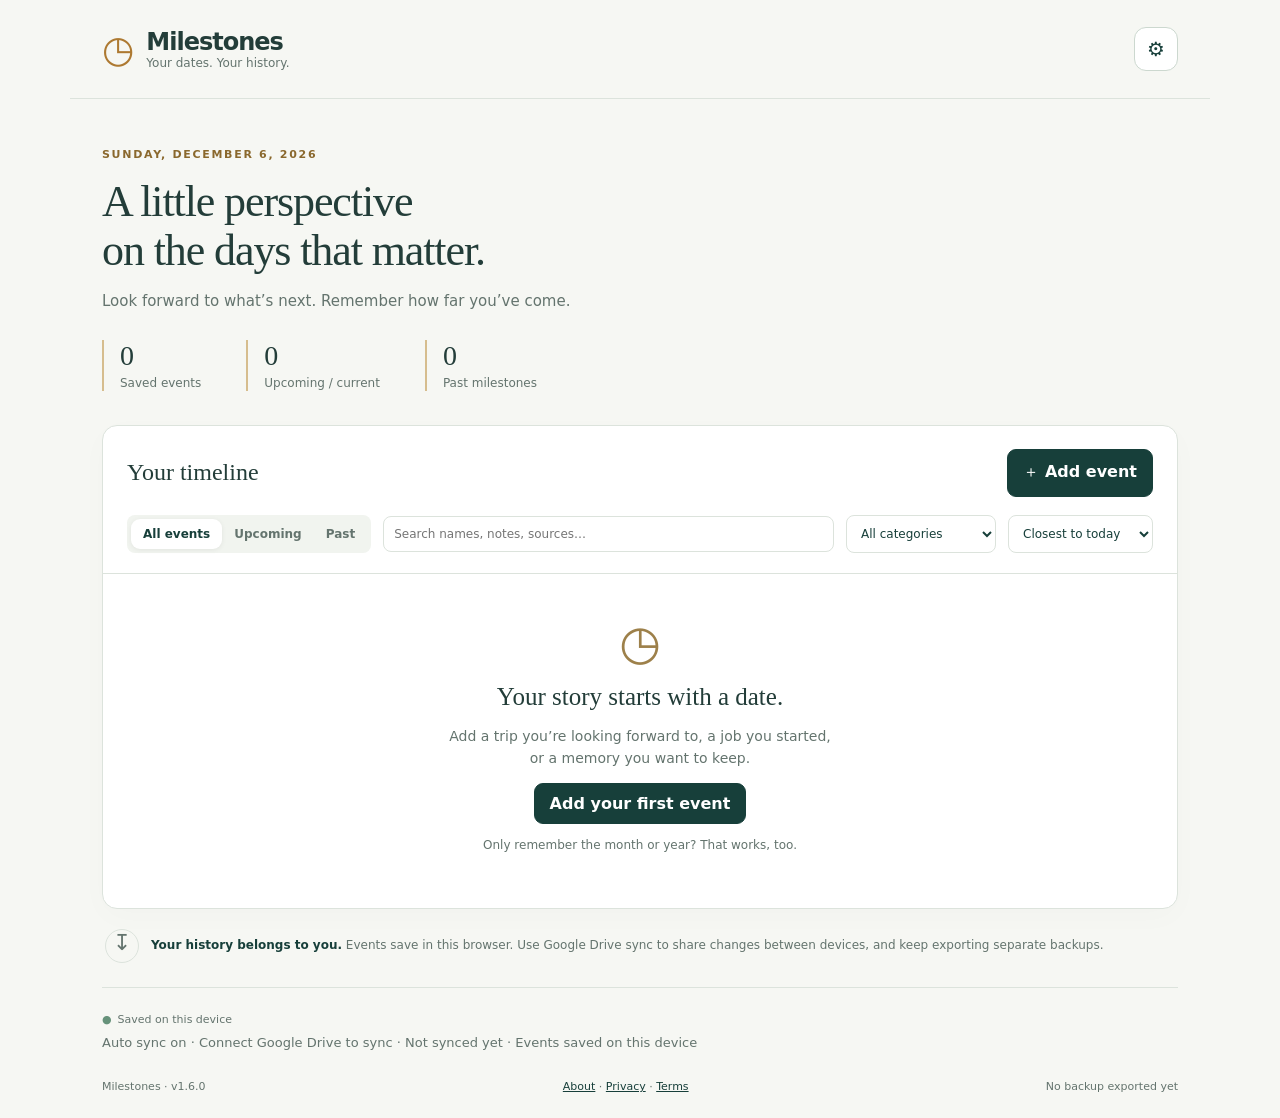
==== commit 3789b481: "Bring Milestones Settings and confirmations into PWA Survival Builder compliance (v1.6.0)" ====
--- a/index.html
+++ b/index.html
@@ -6,7 +6,7 @@
   <title>Milestones</title><link rel="icon" href="icon.svg" type="image/svg+xml"><link rel="manifest" href="manifest.webmanifest"><link rel="stylesheet" href="styles.css">
 </head>
 <body>
-  <header><div class="brand"><span class="brand-icon" aria-hidden="true">◷</span><div><strong>Milestones</strong><span>Your dates. Your history.</span></div></div><button id="settings-open" class="icon-button" type="button" aria-label="Open Backup and Sync" title="Backup &amp; Sync">⚙</button></header>
+  <header><div class="brand"><span class="brand-icon" aria-hidden="true">◷</span><div><strong>Milestones</strong><span>Your dates. Your history.</span></div></div><button id="settings-open" class="icon-button" type="button" aria-label="Settings" title="Settings">⚙️</button></header>
   <main>
     <section class="intro"><p class="eyebrow" id="today"></p><h1>A little perspective<br>on the days that matter.</h1><p>Look forward to what’s next. Remember how far you’ve come.</p></section>
     <section class="stats" aria-label="Event totals"><div><span id="count-all">0</span><small>Saved events</small></div><div><span id="count-upcoming">0</span><small>Upcoming / current</small></div><div><span id="count-past">0</span><small>Past milestones</small></div></section>
@@ -18,8 +18,8 @@
       <p id="no-results" hidden>No matching events. Try a different search or filter.</p>
     </section>
     <aside class="save-note"><span aria-hidden="true">↧</span><p><strong>Your history belongs to you.</strong> Events save in this browser. Use Google Drive sync to share changes between devices, and keep exporting separate backups.</p></aside>
-    <section class="data-tools" aria-label="Sync and backup tools"><div class="data-status"><span class="storage-label">Saved on this device</span><p id="sync-overview" role="status" aria-live="polite" aria-atomic="true">Not synced yet · Events saved on this device</p></div><div class="tools"><button id="drive-open" type="button">☁ Backup &amp; Sync</button></div></section>
-    <footer><span>Milestones · v1.5.0</span><span><a href="about.html">About</a> · <a href="privacy.html">Privacy</a> · <a href="terms.html">Terms</a></span><span id="backup-status">No backup exported yet</span></footer>
+    <section class="data-tools" aria-label="Storage and sync status"><div class="data-status"><span class="storage-label">Saved on this device</span><p id="sync-overview" role="status" aria-live="polite" aria-atomic="true">Not synced yet · Events saved on this device</p></div></section>
+    <footer><span>Milestones · v1.6.0</span><span><a href="about.html">About</a> · <a href="privacy.html">Privacy</a> · <a href="terms.html">Terms</a></span><span id="backup-status">No backup exported yet</span></footer>
   </main>
   <dialog id="editor"><form id="event-form"><div class="dialog-head"><div><p class="eyebrow">A DATE WORTH KEEPING</p><h2 id="editor-title">Add an event</h2></div><button type="button" class="close" data-close aria-label="Close">×</button></div>
     <label>Event name<input id="title" required maxlength="120" placeholder="Adopted our dog"></label>
@@ -40,13 +40,13 @@
   </form></dialog>
   <dialog id="details"><div class="dialog-head"><p class="eyebrow">EVENT DETAILS</p><button class="close" data-close aria-label="Close">×</button></div><div id="detail-content"></div><div class="dialog-actions"><button id="delete" class="danger">Delete</button><button id="edit" class="primary">Edit event</button></div></dialog>
   <dialog id="drive-dialog" class="backup-dialog" aria-labelledby="backup-title">
-    <div class="dialog-head"><div><p class="eyebrow">KEEP YOUR HISTORY SAFE</p><h2 id="backup-title">Backup &amp; Sync</h2></div><button type="button" class="close" data-close aria-label="Close Backup and Sync">×</button></div>
+    <div class="dialog-head"><div><p class="eyebrow">KEEP YOUR HISTORY SAFE</p><h2 id="backup-title">Settings</h2></div><button type="button" class="close" data-close aria-label="Close Settings">×</button></div>
     <p class="panel-intro">Your events stay on this device. Use Google Drive to sync with your other devices, and keep an occasional JSON backup.</p>
     <section class="backup-group" aria-labelledby="drive-title"><h3 id="drive-title">Google Drive</h3>
       <div class="backup-options"><button id="drive-connect">Connect Google Drive</button><button id="drive-now" class="primary" disabled>Sync now</button><button id="drive-disconnect" disabled>Disconnect this session</button></div>
       <p id="drive-account">Not connected</p><p id="drive-status" role="status" aria-live="polite">Not synced yet.</p>
       <label class="check auto-sync-choice"><input id="drive-auto" type="checkbox" checked> Automatically sync while connected</label>
-      <p class="field-hint">Automatic sync runs while the app is open, visible, online, and connected. It waits while this panel is open. Sync now is always available when connected. Reconnect after a reload or Google session expiry.</p>
+      <p class="field-hint">Automatic sync runs while the app is open, visible, online, and connected. It waits while Settings is open. Sync now is always available when connected. Reconnect after a reload or Google session expiry.</p>
       <details class="backup-advanced"><summary>How sync works</summary><p class="field-hint">Checks run after saved edits, when you return to the app or regain internet access, and about once a minute while visible. Additions, edits, and deletions sync. Conflicting edits or an initial merge may need review with Sync now. Independently created events stay separate. Keep both devices’ clocks correct.</p><p class="field-hint">Milestones snapshots are separate from Infinity Bottle. Disconnecting this session keeps your local events and cloud snapshots.</p></details>
     </section>
     <section id="backups" class="backup-group" aria-labelledby="local-title"><h3 id="local-title">Local backups</h3>
@@ -55,7 +55,7 @@
       <details class="backup-advanced"><summary>Advanced recovery</summary><p class="field-hint">Export your current events first. These options change the local event list and can then sync to your other devices.</p><div class="backup-options"><button id="recover-legacy">Check older local events</button><button id="undo">Restore previous local state</button></div><p class="field-hint">Check older local events merges any retained pre-sync copy, preserving newer edits and deletions. Restore previous local state restores the single undo point from the last change. It is replaced by the next change and is not an independent backup.</p></details>
       <p class="form-error" id="backup-error" role="alert"></p>
     </section>
-    <p class="field-hint"><a href="privacy.html">How Google data is used</a> · <a href="terms.html">Terms</a></p><p class="panel-version">Milestones · v1.5.0</p>
+    <p class="field-hint"><a href="privacy.html">How Google data is used</a> · <a href="terms.html">Terms</a></p><p class="panel-version">Milestones · v1.6.0</p>
   </dialog>
   <dialog id="delete-confirm" class="confirm-dialog" aria-labelledby="delete-title" aria-describedby="delete-explanation">
     <p class="eyebrow">CONFIRM ACTION</p><h2 id="delete-title">Delete this event?</h2><p id="delete-explanation">Review the event before deleting it.</p>
@@ -63,6 +63,11 @@
     <p class="field-hint">This deletion can sync to your other devices. You can restore the previous local state until your next change.</p>
     <div class="confirm-actions"><button id="cancel-delete" type="button" autofocus>Cancel</button><button id="confirm-delete" class="danger-button" type="button">Delete event</button></div>
   </dialog>
+  <dialog id="action-confirm" class="confirm-dialog" aria-labelledby="action-confirm-title" aria-describedby="action-confirm-message">
+    <p class="eyebrow">REVIEW CHANGES</p><h2 id="action-confirm-title" data-confirm-title>Review changes</h2>
+    <p id="action-confirm-message" class="confirmation-message" data-confirm-message></p>
+    <div class="confirm-actions"><button type="button" data-confirm-cancel autofocus>Cancel</button><button type="button" class="primary" data-confirm-accept>Continue</button></div>
+  </dialog>
   <datalist id="categories"></datalist><div id="toast" role="status" aria-live="polite" hidden></div>
   <script type="module" src="app.js"></script>
 </body></html>
--- a/styles.css
+++ b/styles.css
@@ -37,3 +37,8 @@
 .panel-intro{font-size:15px;line-height:1.65;color:#566960}.backup-group{border-top:1px solid var(--line);margin-top:24px;padding-top:20px}.backup-group h3{font:700 17px system-ui,sans-serif;margin:0 0 16px}.backup-options{margin:16px 0}.backup-options button{min-height:46px;text-align:center}.backup-advanced{margin:16px 0;padding:14px 16px;border:1px solid var(--line);border-radius:10px;background:#f6f8f3}.backup-advanced summary{cursor:pointer;font-size:14px;font-weight:650;line-height:1.6}.backup-advanced summary:focus-visible{outline:3px solid #d19a45;outline-offset:4px}.backup-advanced .field-hint:last-child{margin-bottom:0}.panel-version{text-align:center;font-size:12px;color:var(--muted);margin:24px 0 0}
 .confirm-dialog{width:480px;background:#fff;color:#243b38}.confirm-dialog h2{font:700 25px/1.3 system-ui,sans-serif;color:var(--green)}.confirm-dialog>p{line-height:1.6}.confirm-record{display:grid;gap:8px;padding:18px;border:1px solid #d4dfd5;border-left:4px solid #ad7931;border-radius:10px;background:#f5f7f1;overflow-wrap:anywhere}.confirm-record strong{font-size:18px}.confirm-record span{font-size:14px;color:#50635c}.confirm-actions{display:flex;justify-content:flex-end;gap:12px;flex-wrap:wrap;margin-top:24px}.confirm-actions button{min-height:46px}.danger-button{background:#b52e29;color:#fff;border-color:#b52e29}.danger-button:hover{background:#94231f}.data-tools .tools{width:auto}footer{flex-wrap:wrap;gap:12px}footer a{color:var(--green)}
 @media(max-width:600px){.data-tools .tools{width:100%}.backup-dialog h2,.confirm-dialog h2{font-size:24px}.panel-intro{font-size:16px}.backup-group h3{font-size:18px}.backup-options button{font-size:16px;min-height:48px}.backup-advanced summary{font-size:16px}.confirm-record span{font-size:16px}.confirm-actions{display:grid;grid-template-columns:1fr 1fr}.confirm-actions button{padding:12px 10px}.panel-version{font-size:13px}}
+
+/* Shared gear-only Settings control: same glyph, name and minimum target as Decision Wheel. */
+header .icon-button{width:44px;height:44px;min-width:44px;min-height:44px;padding:9px 12px;font-size:1.25rem;line-height:1;flex-shrink:0}
+.confirmation-message{white-space:pre-wrap;overflow-wrap:anywhere;font-size:16px;line-height:1.65}
+#action-confirm .confirm-actions{align-items:stretch}#action-confirm button{overflow-wrap:anywhere}
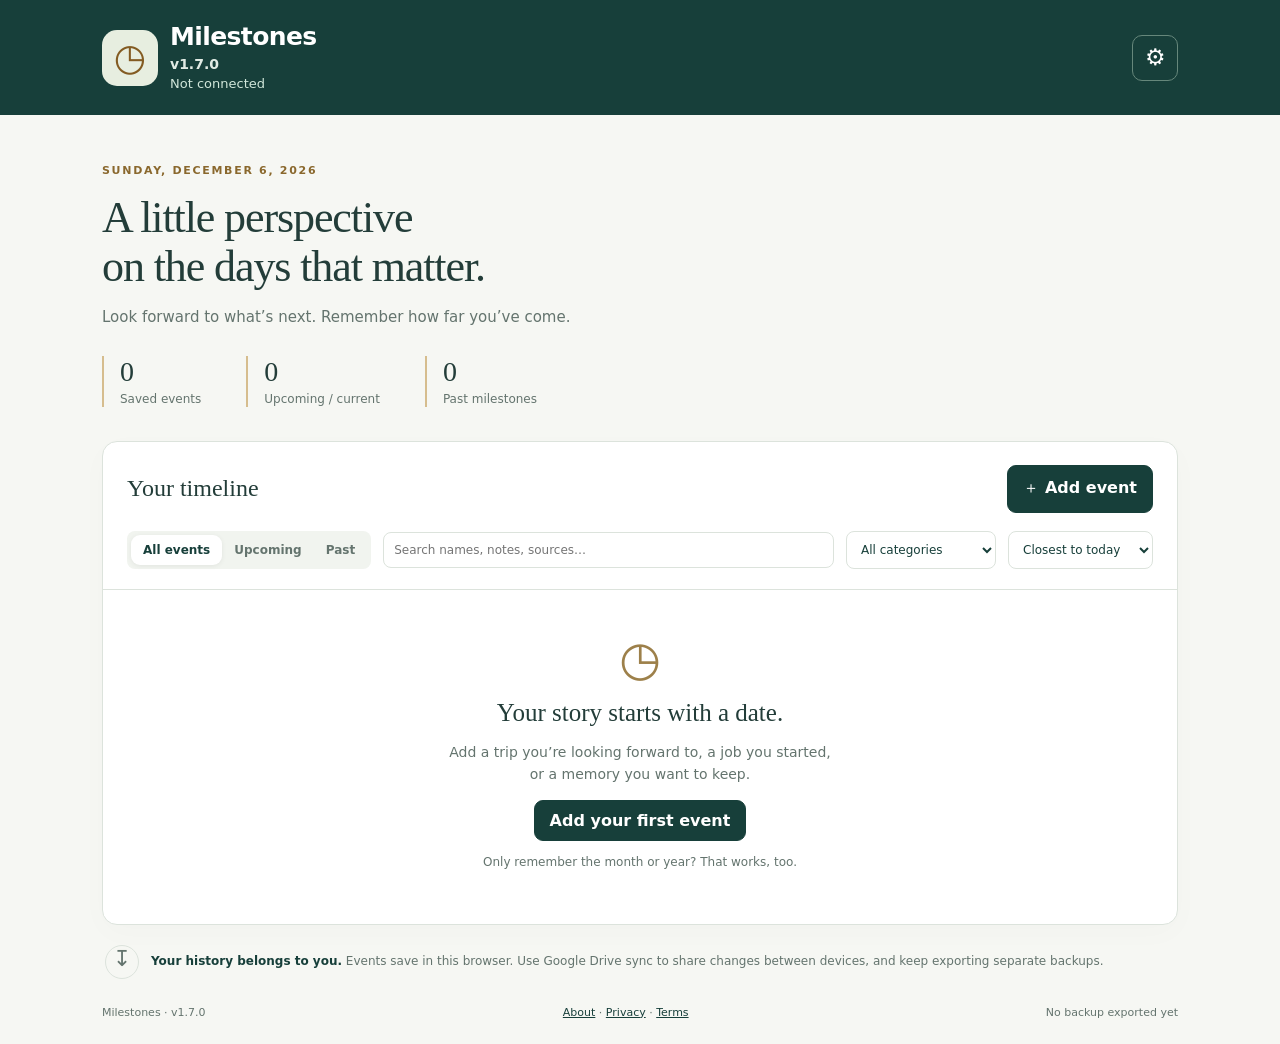
==== commit 1f44ce73: "Add PTO-style Settings submenus, header sync status and verified Drive recovery in v1.7.0" ====
--- a/index.html
+++ b/index.html
@@ -3,10 +3,10 @@
 <head>
   <meta charset="utf-8"><meta name="viewport" content="width=device-width,initial-scale=1">
   <meta name="theme-color" content="#173f3a"><meta name="description" content="Your dates, your history. Count down to plans and keep track of life's milestones.">
-  <title>Milestones</title><link rel="icon" href="icon.svg" type="image/svg+xml"><link rel="manifest" href="manifest.webmanifest"><link rel="stylesheet" href="styles.css">
+  <title>Milestones · v1.7.0</title><link rel="icon" href="icon.svg" type="image/svg+xml"><link rel="manifest" href="manifest.webmanifest"><link rel="stylesheet" href="styles.css">
 </head>
 <body>
-  <header><div class="brand"><span class="brand-icon" aria-hidden="true">◷</span><div><strong>Milestones</strong><span>Your dates. Your history.</span></div></div><button id="settings-open" class="icon-button" type="button" aria-label="Settings" title="Settings">⚙️</button></header>
+  <header><div class="brand"><span class="brand-icon" aria-hidden="true">◷</span><div class="brand-text"><strong>Milestones</strong><span class="header-version">v1.7.0</span><span id="header-sync" class="header-sync" role="status" aria-live="polite" aria-atomic="true">Not connected</span></div></div><button id="settings-open" class="icon-button" type="button" aria-label="Settings" title="Settings">⚙️</button></header>
   <main>
     <section class="intro"><p class="eyebrow" id="today"></p><h1>A little perspective<br>on the days that matter.</h1><p>Look forward to what’s next. Remember how far you’ve come.</p></section>
     <section class="stats" aria-label="Event totals"><div><span id="count-all">0</span><small>Saved events</small></div><div><span id="count-upcoming">0</span><small>Upcoming / current</small></div><div><span id="count-past">0</span><small>Past milestones</small></div></section>
@@ -18,8 +18,7 @@
       <p id="no-results" hidden>No matching events. Try a different search or filter.</p>
     </section>
     <aside class="save-note"><span aria-hidden="true">↧</span><p><strong>Your history belongs to you.</strong> Events save in this browser. Use Google Drive sync to share changes between devices, and keep exporting separate backups.</p></aside>
-    <section class="data-tools" aria-label="Storage and sync status"><div class="data-status"><span class="storage-label">Saved on this device</span><p id="sync-overview" role="status" aria-live="polite" aria-atomic="true">Not synced yet · Events saved on this device</p></div></section>
-    <footer><span>Milestones · v1.6.0</span><span><a href="about.html">About</a> · <a href="privacy.html">Privacy</a> · <a href="terms.html">Terms</a></span><span id="backup-status">No backup exported yet</span></footer>
+    <footer><span>Milestones · v1.7.0</span><span><a href="about.html">About</a> · <a href="privacy.html">Privacy</a> · <a href="terms.html">Terms</a></span><span id="backup-status">No backup exported yet</span></footer>
   </main>
   <dialog id="editor"><form id="event-form"><div class="dialog-head"><div><p class="eyebrow">A DATE WORTH KEEPING</p><h2 id="editor-title">Add an event</h2></div><button type="button" class="close" data-close aria-label="Close">×</button></div>
     <label>Event name<input id="title" required maxlength="120" placeholder="Adopted our dog"></label>
@@ -39,23 +38,33 @@
     <p class="form-error" id="form-error" role="alert"></p><div class="dialog-actions"><button type="button" data-close>Cancel</button><button type="submit" class="primary">Save event</button></div>
   </form></dialog>
   <dialog id="details"><div class="dialog-head"><p class="eyebrow">EVENT DETAILS</p><button class="close" data-close aria-label="Close">×</button></div><div id="detail-content"></div><div class="dialog-actions"><button id="delete" class="danger">Delete</button><button id="edit" class="primary">Edit event</button></div></dialog>
-  <dialog id="drive-dialog" class="backup-dialog" aria-labelledby="backup-title">
-    <div class="dialog-head"><div><p class="eyebrow">KEEP YOUR HISTORY SAFE</p><h2 id="backup-title">Settings</h2></div><button type="button" class="close" data-close aria-label="Close Settings">×</button></div>
-    <p class="panel-intro">Your events stay on this device. Use Google Drive to sync with your other devices, and keep an occasional JSON backup.</p>
-    <section class="backup-group" aria-labelledby="drive-title"><h3 id="drive-title">Google Drive</h3>
-      <div class="backup-options"><button id="drive-connect">Connect Google Drive</button><button id="drive-now" class="primary" disabled>Sync now</button><button id="drive-disconnect" disabled>Disconnect this session</button></div>
-      <p id="drive-account">Not connected</p><p id="drive-status" role="status" aria-live="polite">Not synced yet.</p>
+  <dialog id="drive-dialog" class="backup-dialog settings-dialog" aria-labelledby="backup-title">
+    <div class="settings-top"><button id="settings-back" class="settings-back" type="button" hidden>‹ Back</button><h2 id="backup-title">Settings</h2><button type="button" class="close" data-close aria-label="Close Settings">×</button></div>
+    <div id="settings-home" class="settings-home">
+      <button type="button" class="settings-menu-item" data-settings-section="drive"><span class="settings-menu-icon" aria-hidden="true">☁</span><span class="settings-menu-text"><strong>Google Drive Sync</strong><small>Connection, sync and Drive backup</small></span><span aria-hidden="true">›</span></button>
+      <button type="button" class="settings-menu-item" data-settings-section="backup"><span class="settings-menu-icon" aria-hidden="true">⇩</span><span class="settings-menu-text"><strong>Backup &amp; Export</strong><small>JSON restore, backup and CSV</small></span><span aria-hidden="true">›</span></button>
+      <button type="button" class="settings-menu-item" data-settings-section="about"><span class="settings-menu-icon" aria-hidden="true">ⓘ</span><span class="settings-menu-text"><strong>About</strong><small>Version, dates and data storage</small></span><span aria-hidden="true">›</span></button>
+    </div>
+    <section data-settings-page="drive" class="settings-page" hidden>
+      <h3>Google Drive backup</h3><p>Automatic sync while connected, plus manual backup and restore. Conflicting changes pause syncing for review.</p>
+      <div class="backup-options"><button id="drive-connect">Connect Google Drive</button><p id="drive-account">Not connected</p><p id="drive-status" role="status" aria-live="polite">Connect the same Google account on your devices.</p><button id="drive-now" disabled>Sync Now</button><button id="drive-backup" disabled>Back up to Google Drive</button><button id="drive-restore" disabled>Restore from Google Drive</button><button id="drive-disconnect" disabled>Disconnect Google Drive</button></div>
       <label class="check auto-sync-choice"><input id="drive-auto" type="checkbox" checked> Automatically sync while connected</label>
-      <p class="field-hint">Automatic sync runs while the app is open, visible, online, and connected. It waits while Settings is open. Sync now is always available when connected. Reconnect after a reload or Google session expiry.</p>
-      <details class="backup-advanced"><summary>How sync works</summary><p class="field-hint">Checks run after saved edits, when you return to the app or regain internet access, and about once a minute while visible. Additions, edits, and deletions sync. Conflicting edits or an initial merge may need review with Sync now. Independently created events stay separate. Keep both devices’ clocks correct.</p><p class="field-hint">Milestones snapshots are separate from Infinity Bottle. Disconnecting this session keeps your local events and cloud snapshots.</p></details>
+      <p class="field-hint">Automatic sync waits while Settings is open. Close Settings to resume it, or use Sync Now here. Reconnect after a reload or Google session expiry.</p>
+      <p id="sync-overview" class="field-hint">Events saved on this device.</p>
+      <details class="backup-advanced"><summary>Sync and recovery details</summary><p class="field-hint">Sync combines newer event edits and saved deletions. It checks after edits, when you return or reconnect, and about once a minute while visible. Initial merges and conflicting edits may need review. Independently created event IDs remain separate.</p><p class="field-hint">Back up creates a separate, verified recovery copy of this device. Restore uses the latest manual Drive backup, or existing sync history if no manual backup exists. Restore previews counts and replaces the local event list only after confirmation. Restored changes can then sync to other devices. Export JSON first if needed.</p><p class="field-hint">Disconnect keeps your events and cloud copies. Milestones files remain separate from PTO Tracker and Infinity Bottle. Keep dated JSON exports outside the browser too.</p></details>
     </section>
-    <section id="backups" class="backup-group" aria-labelledby="local-title"><h3 id="local-title">Local backups</h3>
+    <section id="backups" data-settings-page="backup" class="settings-page" hidden>
+      <h3>Backup and restore</h3><p>Your events are stored on this device. JSON import merges newer edits and saved deletions. Keep dated copies outside this browser.</p>
       <div class="backup-options"><button id="export-json">Download JSON backup</button><button id="export-csv">Export CSV for Excel</button><button id="import-json">Import JSON backup</button><input id="import-file" type="file" accept=".json,application/json" hidden></div>
-      <p class="field-hint">JSON includes your events, date precision, and deletion history. Keep a copy outside this browser. Import merges newer edits and saved deletions for matching IDs.</p>
-      <details class="backup-advanced"><summary>Advanced recovery</summary><p class="field-hint">Export your current events first. These options change the local event list and can then sync to your other devices.</p><div class="backup-options"><button id="recover-legacy">Check older local events</button><button id="undo">Restore previous local state</button></div><p class="field-hint">Check older local events merges any retained pre-sync copy, preserving newer edits and deletions. Restore previous local state restores the single undo point from the last change. It is replaced by the next change and is not an independent backup.</p></details>
+      <details class="backup-advanced"><summary>Advanced recovery</summary><p class="field-hint">Export your current events first. These options change the local event list and can then sync to your other devices.</p><div class="backup-options"><button id="recover-legacy">Check older local events</button><button id="undo">Restore previous local state</button></div><p class="field-hint">Check older local events merges any retained pre-sync copy, preserving newer edits and deletions. Restore previous local state restores the single undo point from the last change. The next change replaces it; it is not an independent backup.</p></details>
       <p class="form-error" id="backup-error" role="alert"></p>
     </section>
-    <p class="field-hint"><a href="privacy.html">How Google data is used</a> · <a href="terms.html">Terms</a></p><p class="panel-version">Milestones · v1.6.0</p>
+    <section data-settings-page="about" class="settings-page" hidden>
+      <h3>Milestones</h3><p>Your dates. Your history. Track time before and since important events, including birthdays, anniversaries, trips and home projects.</p>
+      <h3>Version</h3><p>v1.7.0</p><h3>Dates and recurring events</h3><p>Exact dates, month/year, year only, and annual holidays are supported. Unknown date parts remain approximate. February 29 uses February 28 in non-leap years.</p>
+      <h3>Your data</h3><p>Events stay in this browser until you export them or connect Google Drive. Installing the app does not back up its records. Offline editing works after the app has loaded online; Google sync requires an active connection.</p>
+      <p><a href="about.html">About the apps</a> · <a href="privacy.html">Privacy</a> · <a href="terms.html">Terms</a></p>
+    </section>
   </dialog>
   <dialog id="delete-confirm" class="confirm-dialog" aria-labelledby="delete-title" aria-describedby="delete-explanation">
     <p class="eyebrow">CONFIRM ACTION</p><h2 id="delete-title">Delete this event?</h2><p id="delete-explanation">Review the event before deleting it.</p>
--- a/styles.css
+++ b/styles.css
@@ -42,3 +42,12 @@
 header .icon-button{width:44px;height:44px;min-width:44px;min-height:44px;padding:9px 12px;font-size:1.25rem;line-height:1;flex-shrink:0}
 .confirmation-message{white-space:pre-wrap;overflow-wrap:anywhere;font-size:16px;line-height:1.65}
 #action-confirm .confirm-actions{align-items:stretch}#action-confirm button{overflow-wrap:anywhere}
+
+
+/* PTO Tracker-style header and Settings navigation, in Milestones' green theme. */
+header{max-width:none;background:#173f3a;color:#fff;padding:22px max(18px,calc((100% - 1076px)/2));border-bottom:0;gap:18px}
+.brand{min-width:0;align-items:center}.brand-text{min-width:0}.brand strong{color:#fff;font-size:25px;line-height:1.2;letter-spacing:-.6px}.brand-icon{display:grid;place-items:center;width:56px;height:56px;flex-shrink:0;border-radius:15px;background:#e7eee0;color:#835b22;font-size:37px}
+.brand .header-version{color:#e1ebe4!important;font-size:14px!important;font-weight:600;margin-top:4px}.brand .header-sync{color:#d1e7da!important;font-size:13px!important;line-height:1.4;margin-top:3px;overflow-wrap:anywhere;max-width:650px}
+header .icon-button{background:transparent;color:#fff;border-color:#66877b;border-radius:10px;width:46px;height:46px;min-width:46px;min-height:46px;font-size:23px}header .icon-button:hover{background:#2b5349}
+.settings-dialog{width:570px;max-height:90dvh;overscroll-behavior:contain;padding-top:10px}.settings-top{position:sticky;top:-10px;background:#fff;z-index:2;display:flex;align-items:center;gap:12px;padding:14px 0 18px;margin-bottom:18px;border-bottom:1px solid var(--line)}.settings-top h2{flex:1;font-size:24px;min-width:0}.settings-back{border:0;background:#edf3ee;border-radius:8px;padding:10px;color:var(--green);min-height:44px;font-weight:700}.settings-home{display:grid;gap:12px;padding:2px 0 14px}.settings-menu-item{display:flex;align-items:center;gap:14px;padding:18px 16px;min-height:86px;text-align:left;background:#f7f9f5;border:1px solid #d7e2d8;border-radius:13px;width:100%}.settings-menu-icon{font-size:25px;min-width:30px;text-align:center;color:#426b54}.settings-menu-text{display:grid;gap:5px;flex:1;min-width:0}.settings-menu-text strong{font-size:17px;line-height:1.35}.settings-menu-text small{font-size:13px;color:#596d61;line-height:1.5;font-weight:400}.settings-menu-item>span:last-child{font-size:27px;color:#7b8c7d}.settings-page h3{font:700 18px system-ui,sans-serif;margin:20px 0 12px}.settings-page p{line-height:1.65}.settings-page .backup-options{gap:10px}.settings-page .backup-options p{margin:2px 0}.settings-page a{color:var(--green)}
+@media(max-width:600px){header{padding:17px 14px;gap:12px}.brand strong{font-size:23px}.brand-icon{width:48px;height:48px;font-size:32px}.brand .header-sync{font-size:13px!important}.settings-dialog{padding-top:8px}.settings-top{top:-8px;gap:8px}.settings-top h2{font-size:21px}.settings-menu-item{padding:16px 12px;gap:12px;min-height:88px}.settings-menu-text strong{font-size:17px}.settings-menu-text small{font-size:14px}.settings-page p{font-size:16px}.settings-page .field-hint{font-size:14px}}
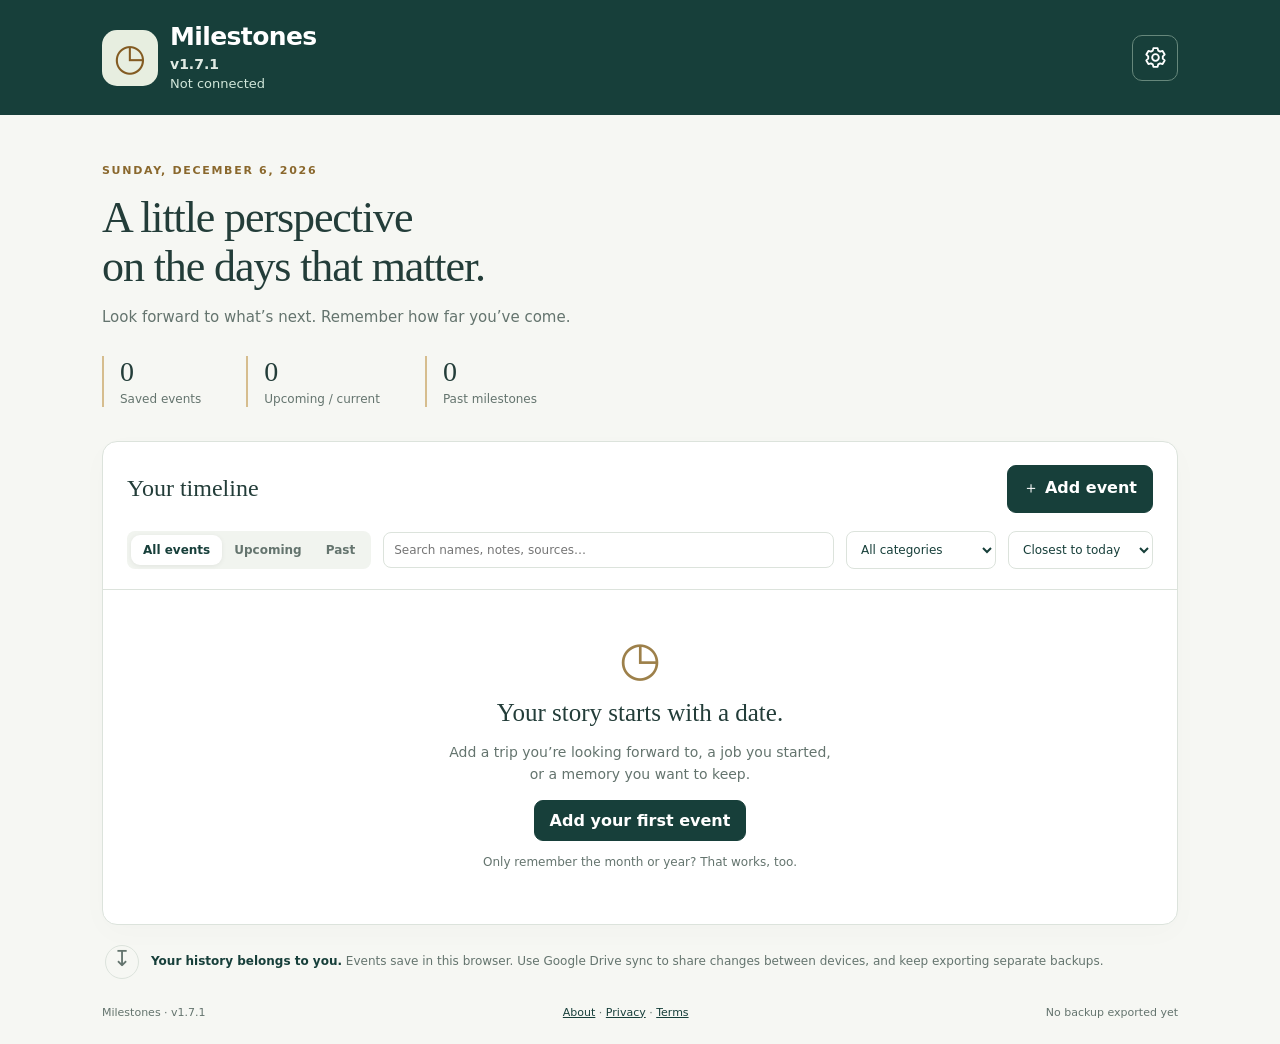
==== commit e6287a34: "Center Settings gear with fixed vector icon and zero padding (v1.7.1)" ====
--- a/index.html
+++ b/index.html
@@ -3,10 +3,10 @@
 <head>
   <meta charset="utf-8"><meta name="viewport" content="width=device-width,initial-scale=1">
   <meta name="theme-color" content="#173f3a"><meta name="description" content="Your dates, your history. Count down to plans and keep track of life's milestones.">
-  <title>Milestones · v1.7.0</title><link rel="icon" href="icon.svg" type="image/svg+xml"><link rel="manifest" href="manifest.webmanifest"><link rel="stylesheet" href="styles.css">
+  <title>Milestones · v1.7.1</title><link rel="icon" href="icon.svg" type="image/svg+xml"><link rel="manifest" href="manifest.webmanifest"><link rel="stylesheet" href="styles.css">
 </head>
 <body>
-  <header><div class="brand"><span class="brand-icon" aria-hidden="true">◷</span><div class="brand-text"><strong>Milestones</strong><span class="header-version">v1.7.0</span><span id="header-sync" class="header-sync" role="status" aria-live="polite" aria-atomic="true">Not connected</span></div></div><button id="settings-open" class="icon-button" type="button" aria-label="Settings" title="Settings">⚙️</button></header>
+  <header><div class="brand"><span class="brand-icon" aria-hidden="true">◷</span><div class="brand-text"><strong>Milestones</strong><span class="header-version">v1.7.1</span><span id="header-sync" class="header-sync" role="status" aria-live="polite" aria-atomic="true">Not connected</span></div></div><button id="settings-open" class="icon-button" type="button" aria-label="Settings" title="Settings"><svg viewBox="0 0 24 24" width="25" height="25" fill="none" stroke="currentColor" stroke-width="1.8" stroke-linecap="round" stroke-linejoin="round" aria-hidden="true" focusable="false"><path d="M12 2 14 2 14.6 4.4 16.4 5.4 18.8 4.7 20.8 8.2 19 9.9 19 12.1 20.8 13.8 18.8 17.3 16.4 16.6 14.6 17.6 14 20 10 20 9.4 17.6 7.6 16.6 5.2 17.3 3.2 13.8 5 12.1 5 9.9 3.2 8.2 5.2 4.7 7.6 5.4 9.4 4.4 10 2Z" transform="translate(0 1)"/><circle cx="12" cy="12" r="3.2"/></svg></button></header>
   <main>
     <section class="intro"><p class="eyebrow" id="today"></p><h1>A little perspective<br>on the days that matter.</h1><p>Look forward to what’s next. Remember how far you’ve come.</p></section>
     <section class="stats" aria-label="Event totals"><div><span id="count-all">0</span><small>Saved events</small></div><div><span id="count-upcoming">0</span><small>Upcoming / current</small></div><div><span id="count-past">0</span><small>Past milestones</small></div></section>
@@ -18,7 +18,7 @@
       <p id="no-results" hidden>No matching events. Try a different search or filter.</p>
     </section>
     <aside class="save-note"><span aria-hidden="true">↧</span><p><strong>Your history belongs to you.</strong> Events save in this browser. Use Google Drive sync to share changes between devices, and keep exporting separate backups.</p></aside>
-    <footer><span>Milestones · v1.7.0</span><span><a href="about.html">About</a> · <a href="privacy.html">Privacy</a> · <a href="terms.html">Terms</a></span><span id="backup-status">No backup exported yet</span></footer>
+    <footer><span>Milestones · v1.7.1</span><span><a href="about.html">About</a> · <a href="privacy.html">Privacy</a> · <a href="terms.html">Terms</a></span><span id="backup-status">No backup exported yet</span></footer>
   </main>
   <dialog id="editor"><form id="event-form"><div class="dialog-head"><div><p class="eyebrow">A DATE WORTH KEEPING</p><h2 id="editor-title">Add an event</h2></div><button type="button" class="close" data-close aria-label="Close">×</button></div>
     <label>Event name<input id="title" required maxlength="120" placeholder="Adopted our dog"></label>
@@ -61,7 +61,7 @@
     </section>
     <section data-settings-page="about" class="settings-page" hidden>
       <h3>Milestones</h3><p>Your dates. Your history. Track time before and since important events, including birthdays, anniversaries, trips and home projects.</p>
-      <h3>Version</h3><p>v1.7.0</p><h3>Dates and recurring events</h3><p>Exact dates, month/year, year only, and annual holidays are supported. Unknown date parts remain approximate. February 29 uses February 28 in non-leap years.</p>
+      <h3>Version</h3><p>v1.7.1</p><h3>Dates and recurring events</h3><p>Exact dates, month/year, year only, and annual holidays are supported. Unknown date parts remain approximate. February 29 uses February 28 in non-leap years.</p>
       <h3>Your data</h3><p>Events stay in this browser until you export them or connect Google Drive. Installing the app does not back up its records. Offline editing works after the app has loaded online; Google sync requires an active connection.</p>
       <p><a href="about.html">About the apps</a> · <a href="privacy.html">Privacy</a> · <a href="terms.html">Terms</a></p>
     </section>
--- a/styles.css
+++ b/styles.css
@@ -39,7 +39,7 @@
 @media(max-width:600px){.data-tools .tools{width:100%}.backup-dialog h2,.confirm-dialog h2{font-size:24px}.panel-intro{font-size:16px}.backup-group h3{font-size:18px}.backup-options button{font-size:16px;min-height:48px}.backup-advanced summary{font-size:16px}.confirm-record span{font-size:16px}.confirm-actions{display:grid;grid-template-columns:1fr 1fr}.confirm-actions button{padding:12px 10px}.panel-version{font-size:13px}}
 
 /* Shared gear-only Settings control: same glyph, name and minimum target as Decision Wheel. */
-header .icon-button{width:44px;height:44px;min-width:44px;min-height:44px;padding:9px 12px;font-size:1.25rem;line-height:1;flex-shrink:0}
+header .icon-button{width:44px;height:44px;min-width:44px;min-height:44px;padding:0;font-size:1.25rem;line-height:1;flex-shrink:0}
 .confirmation-message{white-space:pre-wrap;overflow-wrap:anywhere;font-size:16px;line-height:1.65}
 #action-confirm .confirm-actions{align-items:stretch}#action-confirm button{overflow-wrap:anywhere}
 
@@ -51,3 +51,6 @@
 header .icon-button{background:transparent;color:#fff;border-color:#66877b;border-radius:10px;width:46px;height:46px;min-width:46px;min-height:46px;font-size:23px}header .icon-button:hover{background:#2b5349}
 .settings-dialog{width:570px;max-height:90dvh;overscroll-behavior:contain;padding-top:10px}.settings-top{position:sticky;top:-10px;background:#fff;z-index:2;display:flex;align-items:center;gap:12px;padding:14px 0 18px;margin-bottom:18px;border-bottom:1px solid var(--line)}.settings-top h2{flex:1;font-size:24px;min-width:0}.settings-back{border:0;background:#edf3ee;border-radius:8px;padding:10px;color:var(--green);min-height:44px;font-weight:700}.settings-home{display:grid;gap:12px;padding:2px 0 14px}.settings-menu-item{display:flex;align-items:center;gap:14px;padding:18px 16px;min-height:86px;text-align:left;background:#f7f9f5;border:1px solid #d7e2d8;border-radius:13px;width:100%}.settings-menu-icon{font-size:25px;min-width:30px;text-align:center;color:#426b54}.settings-menu-text{display:grid;gap:5px;flex:1;min-width:0}.settings-menu-text strong{font-size:17px;line-height:1.35}.settings-menu-text small{font-size:13px;color:#596d61;line-height:1.5;font-weight:400}.settings-menu-item>span:last-child{font-size:27px;color:#7b8c7d}.settings-page h3{font:700 18px system-ui,sans-serif;margin:20px 0 12px}.settings-page p{line-height:1.65}.settings-page .backup-options{gap:10px}.settings-page .backup-options p{margin:2px 0}.settings-page a{color:var(--green)}
 @media(max-width:600px){header{padding:17px 14px;gap:12px}.brand strong{font-size:23px}.brand-icon{width:48px;height:48px;font-size:32px}.brand .header-sync{font-size:13px!important}.settings-dialog{padding-top:8px}.settings-top{top:-8px;gap:8px}.settings-top h2{font-size:21px}.settings-menu-item{padding:16px 12px;gap:12px;min-height:88px}.settings-menu-text strong{font-size:17px}.settings-menu-text small{font-size:14px}.settings-page p{font-size:16px}.settings-page .field-hint{font-size:14px}}
+
+/* Fixed vector geometry avoids platform-dependent emoji alignment. */
+#settings-open{display:grid;place-items:center;padding:0;line-height:0}#settings-open svg{display:block;width:25px;height:25px;pointer-events:none}
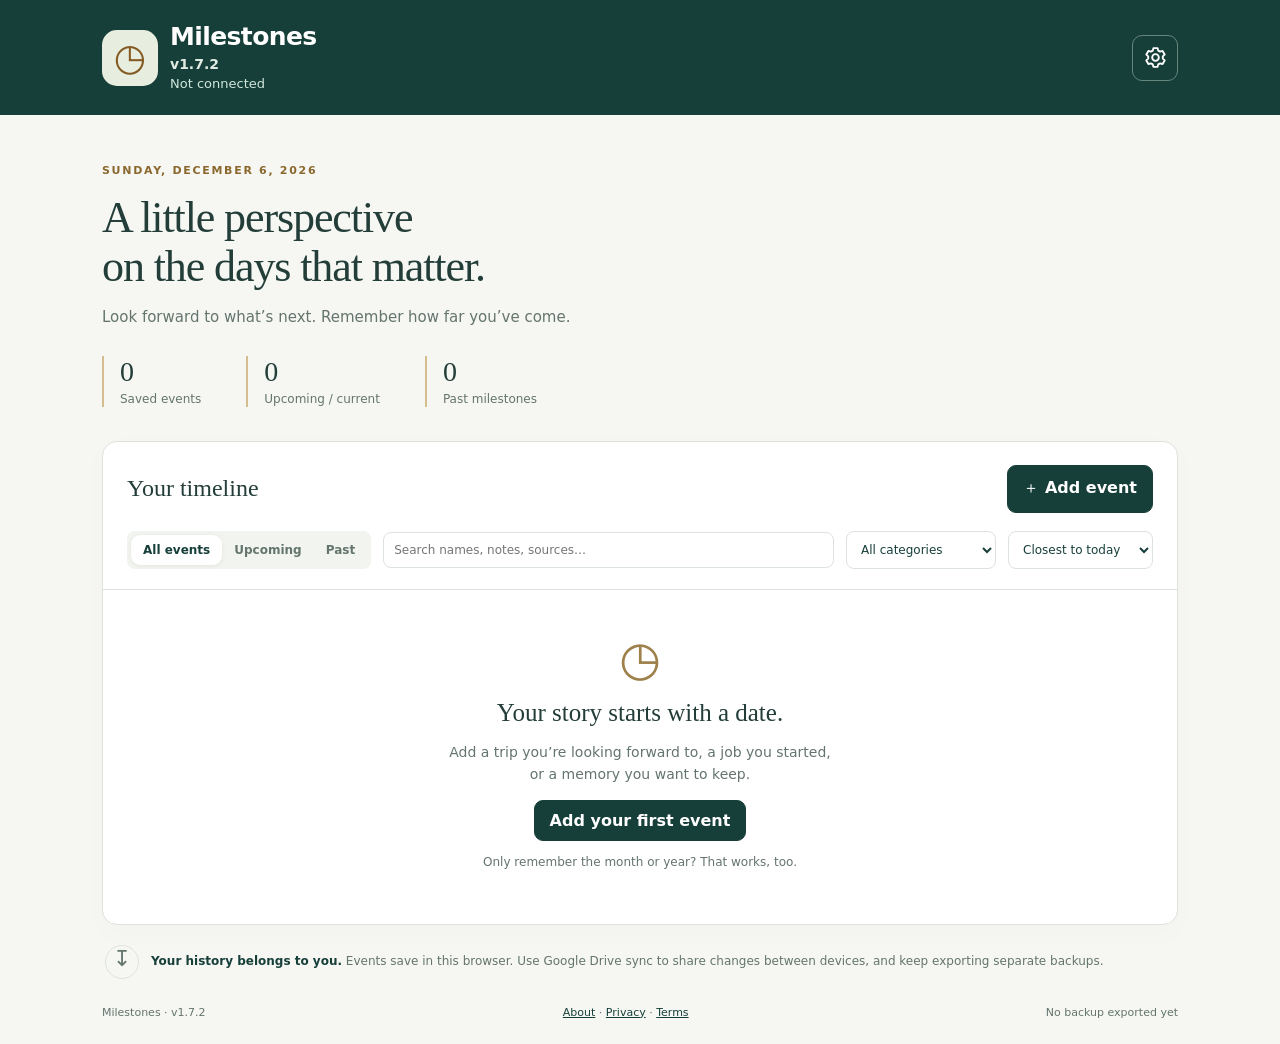
==== commit fd101ce0: "Align Milestones Settings and backup dialog with shared PWA standards" ====
--- a/index.html
+++ b/index.html
@@ -3,10 +3,10 @@
 <head>
   <meta charset="utf-8"><meta name="viewport" content="width=device-width,initial-scale=1">
   <meta name="theme-color" content="#173f3a"><meta name="description" content="Your dates, your history. Count down to plans and keep track of life's milestones.">
-  <title>Milestones · v1.7.1</title><link rel="icon" href="icon.svg" type="image/svg+xml"><link rel="manifest" href="manifest.webmanifest"><link rel="stylesheet" href="styles.css">
+  <title>Milestones · v1.7.2</title><link rel="icon" href="icon.svg" type="image/svg+xml"><link rel="manifest" href="manifest.webmanifest"><link rel="stylesheet" href="styles.css?v=1.7.2"><script src="theme.js?v=1.7.2"></script>
 </head>
 <body>
-  <header><div class="brand"><span class="brand-icon" aria-hidden="true">◷</span><div class="brand-text"><strong>Milestones</strong><span class="header-version">v1.7.1</span><span id="header-sync" class="header-sync" role="status" aria-live="polite" aria-atomic="true">Not connected</span></div></div><button id="settings-open" class="icon-button" type="button" aria-label="Settings" title="Settings"><svg viewBox="0 0 24 24" width="25" height="25" fill="none" stroke="currentColor" stroke-width="1.8" stroke-linecap="round" stroke-linejoin="round" aria-hidden="true" focusable="false"><path d="M12 2 14 2 14.6 4.4 16.4 5.4 18.8 4.7 20.8 8.2 19 9.9 19 12.1 20.8 13.8 18.8 17.3 16.4 16.6 14.6 17.6 14 20 10 20 9.4 17.6 7.6 16.6 5.2 17.3 3.2 13.8 5 12.1 5 9.9 3.2 8.2 5.2 4.7 7.6 5.4 9.4 4.4 10 2Z" transform="translate(0 1)"/><circle cx="12" cy="12" r="3.2"/></svg></button></header>
+  <header><div class="brand"><span class="brand-icon" aria-hidden="true">◷</span><div class="brand-text"><strong>Milestones</strong><span class="header-version">v1.7.2</span><span id="header-sync" class="header-sync" role="status" aria-live="polite" aria-atomic="true">Not connected</span></div></div><button id="settings-open" class="icon-button" type="button" aria-label="Settings" title="Settings"><svg viewBox="0 0 24 24" width="25" height="25" fill="none" stroke="currentColor" stroke-width="1.8" stroke-linecap="round" stroke-linejoin="round" aria-hidden="true" focusable="false"><path d="M12 2 14 2 14.6 4.4 16.4 5.4 18.8 4.7 20.8 8.2 19 9.9 19 12.1 20.8 13.8 18.8 17.3 16.4 16.6 14.6 17.6 14 20 10 20 9.4 17.6 7.6 16.6 5.2 17.3 3.2 13.8 5 12.1 5 9.9 3.2 8.2 5.2 4.7 7.6 5.4 9.4 4.4 10 2Z" transform="translate(0 1)"/><circle cx="12" cy="12" r="3.2"/></svg></button></header>
   <main>
     <section class="intro"><p class="eyebrow" id="today"></p><h1>A little perspective<br>on the days that matter.</h1><p>Look forward to what’s next. Remember how far you’ve come.</p></section>
     <section class="stats" aria-label="Event totals"><div><span id="count-all">0</span><small>Saved events</small></div><div><span id="count-upcoming">0</span><small>Upcoming / current</small></div><div><span id="count-past">0</span><small>Past milestones</small></div></section>
@@ -18,7 +18,7 @@
       <p id="no-results" hidden>No matching events. Try a different search or filter.</p>
     </section>
     <aside class="save-note"><span aria-hidden="true">↧</span><p><strong>Your history belongs to you.</strong> Events save in this browser. Use Google Drive sync to share changes between devices, and keep exporting separate backups.</p></aside>
-    <footer><span>Milestones · v1.7.1</span><span><a href="about.html">About</a> · <a href="privacy.html">Privacy</a> · <a href="terms.html">Terms</a></span><span id="backup-status">No backup exported yet</span></footer>
+    <footer><span>Milestones · v1.7.2</span><span><a href="about.html">About</a> · <a href="privacy.html">Privacy</a> · <a href="terms.html">Terms</a></span><span id="backup-status">No backup exported yet</span></footer>
   </main>
   <dialog id="editor"><form id="event-form"><div class="dialog-head"><div><p class="eyebrow">A DATE WORTH KEEPING</p><h2 id="editor-title">Add an event</h2></div><button type="button" class="close" data-close aria-label="Close">×</button></div>
     <label>Event name<input id="title" required maxlength="120" placeholder="Adopted our dog"></label>
@@ -41,30 +41,64 @@
   <dialog id="drive-dialog" class="backup-dialog settings-dialog" aria-labelledby="backup-title">
     <div class="settings-top"><button id="settings-back" class="settings-back" type="button" hidden>‹ Back</button><h2 id="backup-title">Settings</h2><button type="button" class="close" data-close aria-label="Close Settings">×</button></div>
     <div id="settings-home" class="settings-home">
-      <button type="button" class="settings-menu-item" data-settings-section="drive"><span class="settings-menu-icon" aria-hidden="true">☁</span><span class="settings-menu-text"><strong>Google Drive Sync</strong><small>Connection, sync and Drive backup</small></span><span aria-hidden="true">›</span></button>
-      <button type="button" class="settings-menu-item" data-settings-section="backup"><span class="settings-menu-icon" aria-hidden="true">⇩</span><span class="settings-menu-text"><strong>Backup &amp; Export</strong><small>JSON restore, backup and CSV</small></span><span aria-hidden="true">›</span></button>
+      <button type="button" class="settings-menu-item" id="open-backup"><span class="settings-menu-icon" aria-hidden="true">⇩</span><span class="settings-menu-text"><strong>Backup &amp; Restore</strong><small>JSON, CSV and Google Drive</small></span><span aria-hidden="true">›</span></button>
       <button type="button" class="settings-menu-item" data-settings-section="about"><span class="settings-menu-icon" aria-hidden="true">ⓘ</span><span class="settings-menu-text"><strong>About</strong><small>Version, dates and data storage</small></span><span aria-hidden="true">›</span></button>
+      <fieldset class="themeOptions"><legend>Theme</legend>
+<label><input type="radio" name="theme" value="system" checked> Use device setting</label>
+<label><input type="radio" name="theme" value="light"> Light</label>
+<label><input type="radio" name="theme" value="dark"> Dark</label>
+<p id="theme-status" role="status"></p>
+</fieldset>
     </div>
-    <section data-settings-page="drive" class="settings-page" hidden>
-      <h3>Google Drive backup</h3><p>Automatic sync while connected, plus manual backup and restore. Conflicting changes pause syncing for review.</p>
-      <div class="backup-options"><button id="drive-connect">Connect Google Drive</button><p id="drive-account">Not connected</p><p id="drive-status" role="status" aria-live="polite">Connect the same Google account on your devices.</p><button id="drive-now" disabled>Sync Now</button><button id="drive-backup" disabled>Back up to Google Drive</button><button id="drive-restore" disabled>Restore from Google Drive</button><button id="drive-disconnect" disabled>Disconnect Google Drive</button></div>
-      <label class="check auto-sync-choice"><input id="drive-auto" type="checkbox" checked> Automatically sync while connected</label>
-      <p class="field-hint">Automatic sync waits while Settings is open. Close Settings to resume it, or use Sync Now here. Reconnect after a reload or Google session expiry.</p>
-      <p id="sync-overview" class="field-hint">Events saved on this device.</p>
-      <details class="backup-advanced"><summary>Sync and recovery details</summary><p class="field-hint">Sync combines newer event edits and saved deletions. It checks after edits, when you return or reconnect, and about once a minute while visible. Initial merges and conflicting edits may need review. Independently created event IDs remain separate.</p><p class="field-hint">Back up creates a separate, verified recovery copy of this device. Restore uses the latest manual Drive backup, or existing sync history if no manual backup exists. Restore previews counts and replaces the local event list only after confirmation. Restored changes can then sync to other devices. Export JSON first if needed.</p><p class="field-hint">Disconnect keeps your events and cloud copies. Milestones files remain separate from PTO Tracker and Infinity Bottle. Keep dated JSON exports outside the browser too.</p></details>
-    </section>
-    <section id="backups" data-settings-page="backup" class="settings-page" hidden>
-      <h3>Backup and restore</h3><p>Your events are stored on this device. JSON import merges newer edits and saved deletions. Keep dated copies outside this browser.</p>
-      <div class="backup-options"><button id="export-json">Download JSON backup</button><button id="export-csv">Export CSV for Excel</button><button id="import-json">Import JSON backup</button><input id="import-file" type="file" accept=".json,application/json" hidden></div>
-      <details class="backup-advanced"><summary>Advanced recovery</summary><p class="field-hint">Export your current events first. These options change the local event list and can then sync to your other devices.</p><div class="backup-options"><button id="recover-legacy">Check older local events</button><button id="undo">Restore previous local state</button></div><p class="field-hint">Check older local events merges any retained pre-sync copy, preserving newer edits and deletions. Restore previous local state restores the single undo point from the last change. The next change replaces it; it is not an independent backup.</p></details>
-      <p class="form-error" id="backup-error" role="alert"></p>
-    </section>
     <section data-settings-page="about" class="settings-page" hidden>
       <h3>Milestones</h3><p>Your dates. Your history. Track time before and since important events, including birthdays, anniversaries, trips and home projects.</p>
-      <h3>Version</h3><p>v1.7.1</p><h3>Dates and recurring events</h3><p>Exact dates, month/year, year only, and annual holidays are supported. Unknown date parts remain approximate. February 29 uses February 28 in non-leap years.</p>
-      <h3>Your data</h3><p>Events stay in this browser until you export them or connect Google Drive. Installing the app does not back up its records. Offline editing works after the app has loaded online; Google sync requires an active connection.</p>
-      <p><a href="about.html">About the apps</a> · <a href="privacy.html">Privacy</a> · <a href="terms.html">Terms</a></p>
+      <h3>Version</h3><p>v1.7.2</p><h3>Dates and recurring events</h3><p>Exact dates, month/year, year only, and annual holidays are supported. Unknown date parts remain approximate. February 29 uses February 28 in non-leap years.</p>
+      <h3>Your Data</h3><p>Events stay in this browser until you export them or connect Google Drive. Installing the app does not back up its records. Offline editing works after the app has loaded online; Google sync requires an active connection.</p>
+      <p><a href="about.html">More Apps</a> · <a href="privacy.html">Privacy</a> · <a href="terms.html">Terms</a></p>
     </section>
+    <div class="shared-footer"><button type="button" data-close>Done</button></div>
+  </dialog>
+  <dialog id="backup-tools" class="shared-backup" aria-labelledby="backup-tools-title">
+    <div class="shared-backup-content">
+      <div class="shared-backup-header">
+        <h2 id="backup-tools-title">Backup &amp; Restore</h2>
+        <button type="button" id="backup-close" aria-label="Back to Settings">×</button>
+      </div>
+      <section class="shared-backup-group" id="backups">
+        <h3>Backup File (JSON)</h3>
+        <div class="shared-stack">
+          <button id="export-json" type="button">Export Backup File</button>
+          <button id="import-json" type="button">Restore from Backup File</button>
+          <input id="import-file" type="file" accept=".json,application/json" hidden>
+        </div>
+
+      </section>
+      <section class="shared-backup-group">
+        <h3>Spreadsheet (CSV)</h3>
+        <p class="field-hint">Open your events in Excel or another spreadsheet app.</p>
+        <div class="shared-stack"><button id="export-csv" type="button">Export CSV</button></div>
+      </section>
+      <section class="shared-backup-group">
+        <h3>Google Drive</h3>
+        <p id="drive-status" role="status">Google Drive is disconnected.</p>
+        <div class="shared-stack">
+          <button id="drive-connect" type="button">Connect Google Drive</button>
+          <div id="drive-actions" class="shared-stack" hidden>
+            <p id="drive-account" class="field-hint"></p>
+            <p id="sync-overview" class="field-hint"></p>
+            <button id="drive-now" type="button" class="primary" disabled>Sync Now</button>
+            <button id="drive-backup" type="button" disabled>Back Up to Google Drive</button>
+            <button id="drive-restore" type="button" disabled>Restore from Google Drive</button>
+            <button id="drive-disconnect" type="button" disabled>Disconnect Google Drive</button>
+            <label class="check auto-sync-choice"><input id="drive-auto" type="checkbox" checked> Automatically sync while connected</label>
+          </div>
+        </div>
+        <details class="backup-advanced"><summary>Sync and recovery details</summary><p class="field-hint">Sync combines newer event edits and saved deletions. It checks after edits, when you return or reconnect, and about once a minute while visible. Initial merges and conflicting edits may need review. Independently created event IDs remain separate.</p><p class="field-hint">Back up creates a separate, verified recovery copy of this device. Restore uses the latest manual Drive backup, or existing sync history if no manual backup exists. Restore previews counts and replaces the local event list only after confirmation. Restored changes can then sync to other devices. Export JSON first if needed.</p><p class="field-hint">Disconnect keeps your events and cloud copies. Milestones files remain separate from PTO Tracker and Infinity Bottle. Keep dated JSON exports outside the browser too.</p></details>
+      </section>
+      <div id="backup-recovery"><details class="backup-advanced"><summary>Advanced recovery</summary><p class="field-hint">Export your current events first. These options change the local event list and can then sync to your other devices.</p><div class="backup-options"><button id="recover-legacy">Check older local events</button><button id="undo">Restore previous local state</button></div><p class="field-hint">Check older local events merges any retained pre-sync copy, preserving newer edits and deletions. Restore previous local state restores the single undo point from the last change. The next change replaces it; it is not an independent backup.</p></details></div>
+      <p class="form-error" id="backup-error" role="alert"></p>
+      <div class="shared-footer"><button id="backup-done" type="button">Done</button></div>
+    </div>
   </dialog>
   <dialog id="delete-confirm" class="confirm-dialog" aria-labelledby="delete-title" aria-describedby="delete-explanation">
     <p class="eyebrow">CONFIRM ACTION</p><h2 id="delete-title">Delete this event?</h2><p id="delete-explanation">Review the event before deleting it.</p>
@@ -78,5 +112,5 @@
     <div class="confirm-actions"><button type="button" data-confirm-cancel autofocus>Cancel</button><button type="button" class="primary" data-confirm-accept>Continue</button></div>
   </dialog>
   <datalist id="categories"></datalist><div id="toast" role="status" aria-live="polite" hidden></div>
-  <script type="module" src="app.js"></script>
+  <script type="module" src="app.js?v=1.7.2"></script>
 </body></html>
--- a/styles.css
+++ b/styles.css
@@ -54,3 +54,45 @@
 
 /* Fixed vector geometry avoids platform-dependent emoji alignment. */
 #settings-open{display:grid;place-items:center;padding:0;line-height:0}#settings-open svg{display:block;width:25px;height:25px;pointer-events:none}
+
+/* Shared Backup & Restore dialog, in the Milestones palette. */
+.shared-backup{width:min(94vw,520px);max-width:none;max-height:min(88dvh,760px);padding:0;border-radius:19px;overflow:hidden}
+.shared-backup-content{padding:24px;max-height:min(88dvh,758px);overflow-y:auto}
+.shared-backup-header{display:flex;align-items:flex-start;justify-content:space-between;gap:12px}
+.shared-backup-header h2{font:500 25px Georgia,serif;margin:3px 0 12px}
+#backup-close{width:40px;height:40px;flex-shrink:0;border-radius:12px;padding:0;font-size:25px;line-height:1;background:#f1f5ef}
+.shared-backup-group{padding:16px 0;border-top:1px solid var(--line)}
+.shared-backup-group h3{font:700 14px system-ui,sans-serif;margin:0 0 12px}
+.shared-backup-group p{margin:0 0 12px}
+.shared-backup-group p:empty{display:none}
+.shared-stack{display:grid;gap:9px}
+.shared-stack button{width:100%;padding:12px 14px;border-radius:12px;font-size:13px;font-weight:700}
+.shared-footer{position:sticky;bottom:-20px;background:white;text-align:center;margin:18px 0 0;padding:10px 0}
+.shared-footer button{border-radius:12px;font-weight:700}
+.shared-backup .shared-footer{bottom:-24px;margin-top:10px}
+.themeOptions{border:1px solid var(--line);border-radius:12px;margin:4px 0 0;padding:4px 14px}
+.themeOptions legend{font-weight:700;padding:0 6px}
+.themeOptions label{display:flex;align-items:center;gap:10px;min-height:40px;font-size:14px}
+.themeOptions input{accent-color:#426b54}
+#theme-status:empty{display:none}
+@media(max-width:420px){.shared-backup-content{padding:20px}.shared-backup .shared-footer{bottom:-20px}}
+
+:root[data-theme="light"]{color-scheme:light}
+:root[data-theme="dark"]{color-scheme:dark;background:#151e19;color:#e6eee7;--green:#b5e1c7;--muted:#b1c6bb;--line:#43574c}
+[data-theme="dark"] .workspace,[data-theme="dark"] dialog,[data-theme="dark"] .settings-top,
+[data-theme="dark"] .shared-footer{background:#202c25;color:#e6eee7}
+[data-theme="dark"] button,[data-theme="dark"] .backup-advanced,[data-theme="dark"] .confirm-record,
+[data-theme="dark"] .tabs,[data-theme="dark"] .event-icon,[data-theme="dark"] #backup-close,
+[data-theme="dark"] input:not([type=checkbox]):not([type=radio]),[data-theme="dark"] select,
+[data-theme="dark"] textarea{background:#29392f;color:#e6eee7;border-color:var(--line)}
+[data-theme="dark"] button:hover,[data-theme="dark"] .tabs button.active{background:#354a3d;color:#fff}
+[data-theme="dark"] button.primary{background:#376851;border-color:#5b9a7c;color:#fff}
+[data-theme="dark"] button.danger-button{background:#9b3535;color:#fff}
+[data-theme="dark"] .event-row{border-bottom-color:var(--line)}
+[data-theme="dark"] .eyebrow,[data-theme="dark"] .pin,[data-theme="dark"] #detail-content .big-time{color:#f1cc8c}
+[data-theme="dark"] .next-occurrence{color:#b5e1c7!important}
+[data-theme="dark"] .settings-menu-text small,[data-theme="dark"] .settings-menu-icon,
+[data-theme="dark"] .confirm-record span{color:var(--muted)}
+[data-theme="dark"] .form-error,[data-theme="dark"] .danger{color:#ffbbbb}
+[data-theme="dark"] #toast{background:#355446}
+#backup-error:empty{display:none}
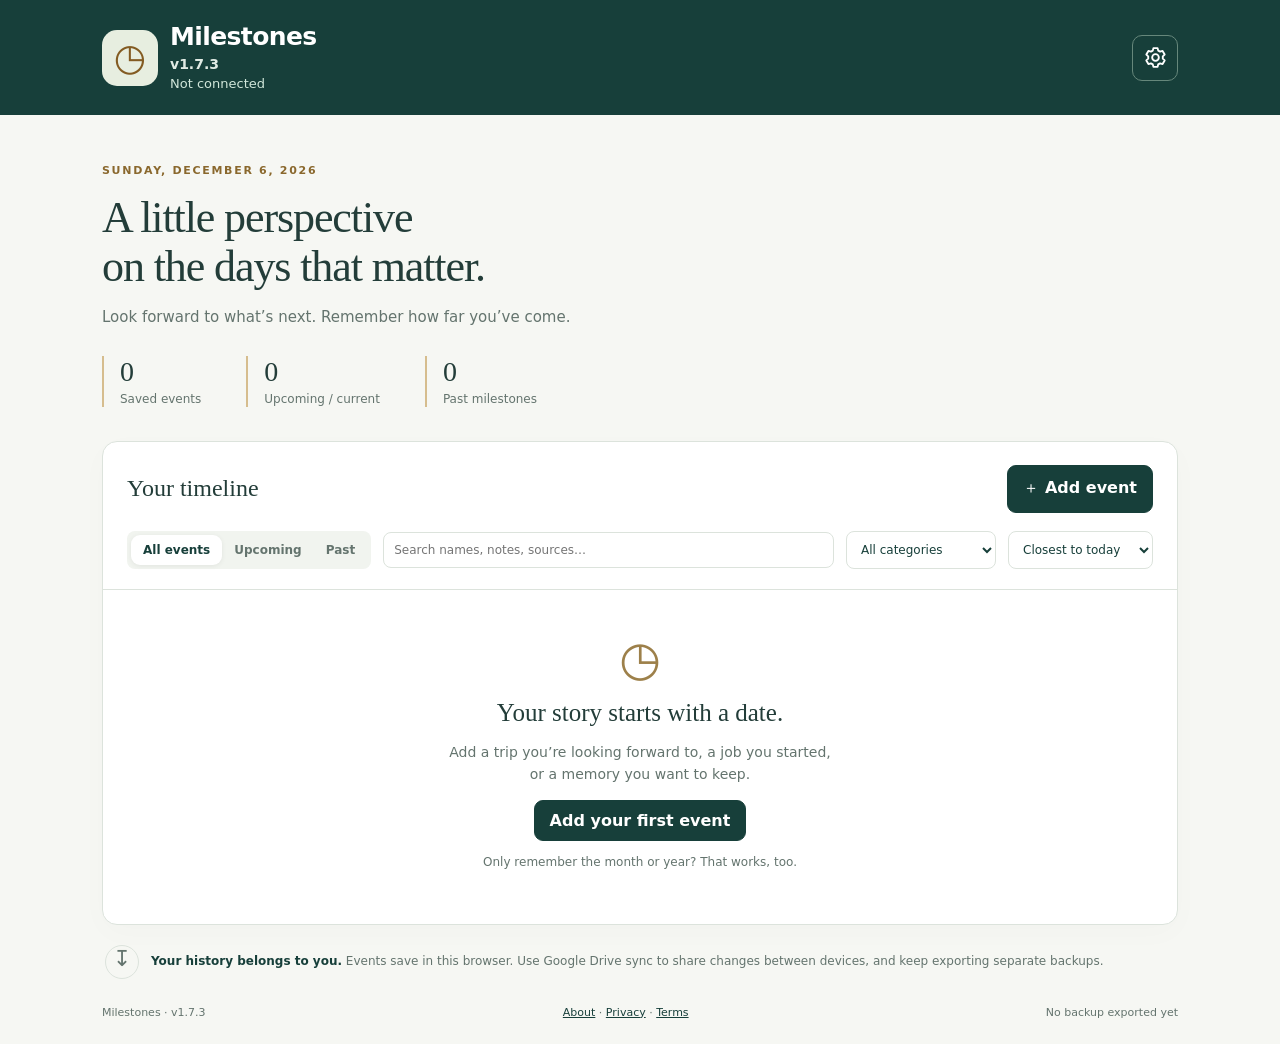
==== commit 4d4c0113: "Fix Drive status contrast in Milestones dark mode" ====
--- a/index.html
+++ b/index.html
@@ -3,10 +3,10 @@
 <head>
   <meta charset="utf-8"><meta name="viewport" content="width=device-width,initial-scale=1">
   <meta name="theme-color" content="#173f3a"><meta name="description" content="Your dates, your history. Count down to plans and keep track of life's milestones.">
-  <title>Milestones · v1.7.2</title><link rel="icon" href="icon.svg" type="image/svg+xml"><link rel="manifest" href="manifest.webmanifest"><link rel="stylesheet" href="styles.css?v=1.7.2"><script src="theme.js?v=1.7.2"></script>
+  <title>Milestones · v1.7.3</title><link rel="icon" href="icon.svg" type="image/svg+xml"><link rel="manifest" href="manifest.webmanifest"><link rel="stylesheet" href="styles.css?v=1.7.3"><script src="theme.js?v=1.7.3"></script>
 </head>
 <body>
-  <header><div class="brand"><span class="brand-icon" aria-hidden="true">◷</span><div class="brand-text"><strong>Milestones</strong><span class="header-version">v1.7.2</span><span id="header-sync" class="header-sync" role="status" aria-live="polite" aria-atomic="true">Not connected</span></div></div><button id="settings-open" class="icon-button" type="button" aria-label="Settings" title="Settings"><svg viewBox="0 0 24 24" width="25" height="25" fill="none" stroke="currentColor" stroke-width="1.8" stroke-linecap="round" stroke-linejoin="round" aria-hidden="true" focusable="false"><path d="M12 2 14 2 14.6 4.4 16.4 5.4 18.8 4.7 20.8 8.2 19 9.9 19 12.1 20.8 13.8 18.8 17.3 16.4 16.6 14.6 17.6 14 20 10 20 9.4 17.6 7.6 16.6 5.2 17.3 3.2 13.8 5 12.1 5 9.9 3.2 8.2 5.2 4.7 7.6 5.4 9.4 4.4 10 2Z" transform="translate(0 1)"/><circle cx="12" cy="12" r="3.2"/></svg></button></header>
+  <header><div class="brand"><span class="brand-icon" aria-hidden="true">◷</span><div class="brand-text"><strong>Milestones</strong><span class="header-version">v1.7.3</span><span id="header-sync" class="header-sync" role="status" aria-live="polite" aria-atomic="true">Not connected</span></div></div><button id="settings-open" class="icon-button" type="button" aria-label="Settings" title="Settings"><svg viewBox="0 0 24 24" width="25" height="25" fill="none" stroke="currentColor" stroke-width="1.8" stroke-linecap="round" stroke-linejoin="round" aria-hidden="true" focusable="false"><path d="M12 2 14 2 14.6 4.4 16.4 5.4 18.8 4.7 20.8 8.2 19 9.9 19 12.1 20.8 13.8 18.8 17.3 16.4 16.6 14.6 17.6 14 20 10 20 9.4 17.6 7.6 16.6 5.2 17.3 3.2 13.8 5 12.1 5 9.9 3.2 8.2 5.2 4.7 7.6 5.4 9.4 4.4 10 2Z" transform="translate(0 1)"/><circle cx="12" cy="12" r="3.2"/></svg></button></header>
   <main>
     <section class="intro"><p class="eyebrow" id="today"></p><h1>A little perspective<br>on the days that matter.</h1><p>Look forward to what’s next. Remember how far you’ve come.</p></section>
     <section class="stats" aria-label="Event totals"><div><span id="count-all">0</span><small>Saved events</small></div><div><span id="count-upcoming">0</span><small>Upcoming / current</small></div><div><span id="count-past">0</span><small>Past milestones</small></div></section>
@@ -18,7 +18,7 @@
       <p id="no-results" hidden>No matching events. Try a different search or filter.</p>
     </section>
     <aside class="save-note"><span aria-hidden="true">↧</span><p><strong>Your history belongs to you.</strong> Events save in this browser. Use Google Drive sync to share changes between devices, and keep exporting separate backups.</p></aside>
-    <footer><span>Milestones · v1.7.2</span><span><a href="about.html">About</a> · <a href="privacy.html">Privacy</a> · <a href="terms.html">Terms</a></span><span id="backup-status">No backup exported yet</span></footer>
+    <footer><span>Milestones · v1.7.3</span><span><a href="about.html">About</a> · <a href="privacy.html">Privacy</a> · <a href="terms.html">Terms</a></span><span id="backup-status">No backup exported yet</span></footer>
   </main>
   <dialog id="editor"><form id="event-form"><div class="dialog-head"><div><p class="eyebrow">A DATE WORTH KEEPING</p><h2 id="editor-title">Add an event</h2></div><button type="button" class="close" data-close aria-label="Close">×</button></div>
     <label>Event name<input id="title" required maxlength="120" placeholder="Adopted our dog"></label>
@@ -52,7 +52,7 @@
     </div>
     <section data-settings-page="about" class="settings-page" hidden>
       <h3>Milestones</h3><p>Your dates. Your history. Track time before and since important events, including birthdays, anniversaries, trips and home projects.</p>
-      <h3>Version</h3><p>v1.7.2</p><h3>Dates and recurring events</h3><p>Exact dates, month/year, year only, and annual holidays are supported. Unknown date parts remain approximate. February 29 uses February 28 in non-leap years.</p>
+      <h3>Version</h3><p>v1.7.3</p><h3>Dates and recurring events</h3><p>Exact dates, month/year, year only, and annual holidays are supported. Unknown date parts remain approximate. February 29 uses February 28 in non-leap years.</p>
       <h3>Your Data</h3><p>Events stay in this browser until you export them or connect Google Drive. Installing the app does not back up its records. Offline editing works after the app has loaded online; Google sync requires an active connection.</p>
       <p><a href="about.html">More Apps</a> · <a href="privacy.html">Privacy</a> · <a href="terms.html">Terms</a></p>
     </section>
@@ -112,5 +112,5 @@
     <div class="confirm-actions"><button type="button" data-confirm-cancel autofocus>Cancel</button><button type="button" class="primary" data-confirm-accept>Continue</button></div>
   </dialog>
   <datalist id="categories"></datalist><div id="toast" role="status" aria-live="polite" hidden></div>
-  <script type="module" src="app.js?v=1.7.2"></script>
+  <script type="module" src="app.js?v=1.7.3"></script>
 </body></html>
--- a/styles.css
+++ b/styles.css
@@ -14,7 +14,7 @@
  dialog{padding:20px 16px;max-width:calc(100% - 12px)}.two{grid-template-columns:minmax(0,1fr) minmax(0,1fr)}.field-hint,.optional{font-size:14px}.detail-block p{font-size:17px}.detail-block h3{font-size:14px}.close{width:44px;height:44px}.dialog-actions button{min-height:48px}#empty p{font-size:16px}.hint{font-size:14px!important}
 }
 
-#drive-status{padding:14px;background:#f0f4ee;border-radius:9px;line-height:1.6;overflow-wrap:anywhere}#drive-account{font-weight:600;overflow-wrap:anywhere}.tools{flex-wrap:wrap}#drive-dialog>p{line-height:1.6}
+#drive-status{color:var(--muted);font-size:13px;line-height:1.5;overflow-wrap:anywhere}#drive-account{font-weight:600;overflow-wrap:anywhere}.tools{flex-wrap:wrap}#drive-dialog>p{line-height:1.6}
 
 /* Event creation stays beside the timeline; data tools follow the event list. */
 .workspace-top #add{font-size:16px;min-height:48px;flex-shrink:0}
